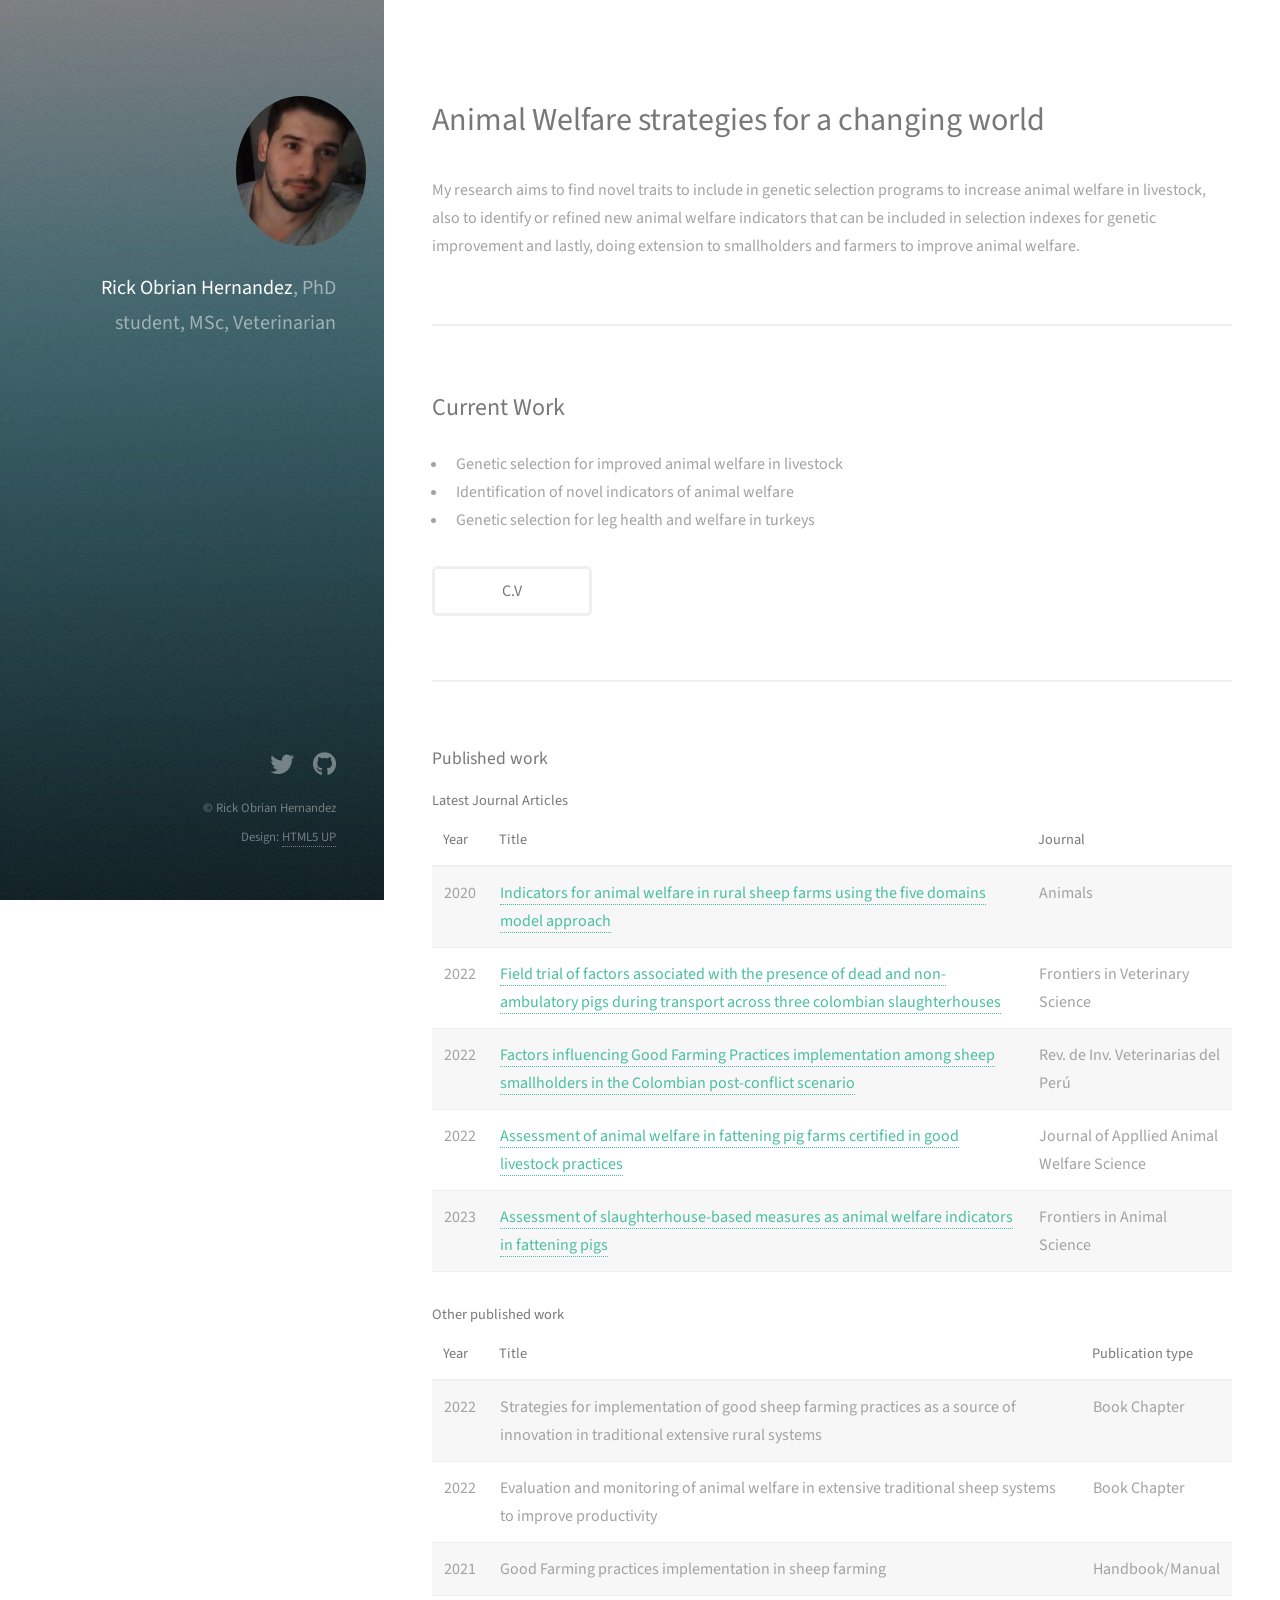
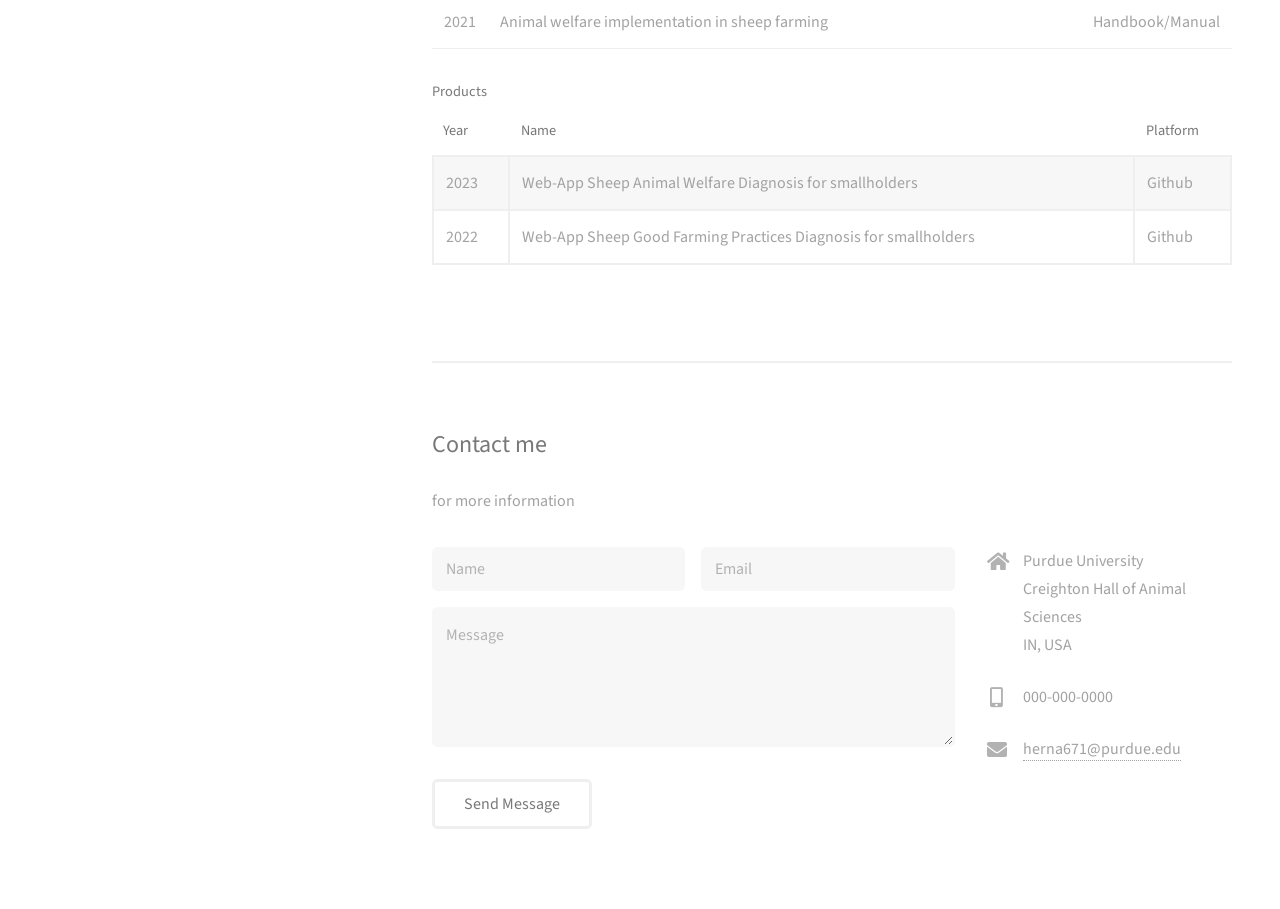
==== index.html @ ddd1bd6e "Update index.html" ====
<!DOCTYPE HTML>
<!--
	Strata by HTML5 UP
	html5up.net | @ajlkn
	Free for personal and commercial use under the CCA 3.0 license (html5up.net/license)
-->
<html>
	<head>
		<title>Rick's Bio</title>
		<meta charset="utf-8" />
		<meta name="viewport" content="width=device-width, initial-scale=1, user-scalable=no" />
		<link rel="stylesheet" href="assets/css/main.css" />
	</head>
	<body class="is-preload">

		<!-- Header -->
			<header id="header">
				<div class="inner">
					<a href="#" class="image avatar"><img src="images/profile.jpg" alt="" /></a>
					<h1><strong>Rick Obrian Hernandez</strong>, PhD student,<br />
					MSc, Veterinarian<br />
					</h1>
				</div>
			</header>

		<!-- Main -->
			<div id="main">

				<!-- One -->
					<section id="one">
						<header class="major">
							<h2>Animal Welfare strategies for a changing world<br />
							
						</header>
						<p>My research aims to find novel traits to include in genetic selection programs to increase animal welfare in livestock, also 
						   to identify or refined new animal welfare indicators that can be included in selection indexes for genetic improvement 
						   and lastly, doing extension to smallholders and farmers to improve animal welfare. </p>
						
					</section>

				<!-- Two -->
					<section id="two">
						<h2>Current Work</h2>
						<div>
							<ul>
								<li> Genetic selection for improved animal welfare in livestock</li>
								<li> Identification of novel indicators of animal welfare </li>
								<li> Genetic selection for leg health and welfare in turkeys</li>
							</ul>
						</div>
						
						<div class="row">
							<!-- 
							<article class="col-6 col-12-xsmall work-item">
								<a href="images/fulls/01.jpg" class="image fit thumb"><img src="images/thumbs/01.jpg" alt="" /></a>
								<h3>Heat stress resiliance of piglets during transportation</h3>
								<p>Lorem ipsum dolor sit amet nisl sed nullam feugiat.</p>
							</article>
							<article class="col-6 col-12-xsmall work-item">
								<a href="images/fulls/02.jpg" class="image fit thumb"><img src="images/thumbs/02.jpg" alt="" /></a>
								<h3>Microenvironment of trailer uring pig transportation</h3>
								<p>Lorem ipsum dolor sit amet nisl sed nullam feugiat.</p>
							</article>
							<article class="col-6 col-12-xsmall work-item">
								<a href="https://www.frontiersin.org/files/Articles/790570/fvets-09-790570-HTML-r1/image_m/fvets-09-790570-g001.jpg" class="image fit thumb"><img src="https://www.frontiersin.org/files/Articles/790570/fvets-09-790570-HTML-r1/image_m/fvets-09-790570-g001.jpg" alt="" /></a>
								<h3>Sow transportation of heat resiliant genetically selected pigs</h3>
								<p>Lorem ipsum dolor sit amet nisl sed nullam feugiat.</p>
							</article>
							<article class="col-6 col-12-xsmall work-item">
								<a href="images/fulls/04.jpg" class="image fit thumb"><img src="images/thumbs/04.jpg" alt="" /></a>
								<h3>Genetic selection for turkey leg welfare </h3>
								<p>Lorem ipsum dolor sit amet nisl sed nullam feugiat.</p>
							</article>
							-->
						</div>
						<ul class="actions">
							<li><a href="https://www.researchgate.net/profile/Rick-Hernandez-3" class="button" target="_blank">C.V</a></li>
						</ul>
					</section>

				<!-- Section published-->

				<section>
					<h4>Published work</h4>
					<h5>Latest Journal Articles</h5>
					<div class="table-wrapper">
						<table>
							<thead>
								<tr>
									<th>Year</th>
									<th>Title</th>
									<th>Journal</th>
								</tr>
							</thead>
							<tbody>
								<tr>
									<td>2020</td>
									<td><a href="https://www.mdpi.com/2076-2615/10/12/2273" target="_blank"> Indicators for animal welfare in rural sheep farms using the five domains model approach</a></td>
									<td>Animals</td>
								</tr>
								<tr>
									<td>2022</td>
									<td><a href="https://doi.org/10.3389/fvets.2022.790570" target="_blank"> Field trial of factors associated with the presence of dead and non-ambulatory pigs during transport across three colombian slaughterhouses</a></td>
									<td>Frontiers in Veterinary Science</td>
								</tr>
								<tr>
									<td>2022</td>
									<td><a href="http://dx.doi.org/10.15381/rivep.v33i6.22778" target="_blank"> Factors influencing Good Farming Practices implementation among sheep
										smallholders in the Colombian post-conflict scenario</a>
										</td>
									<td>Rev. de Inv. Veterinarias del Perú</td>
								</tr>
								<tr>
									<td>2022</td>
									<td><a href="https://doi.org/10.1080/10888705.2021.2021532" target="_blank"> Assessment of animal welfare in fattening pig farms certified in good livestock practices</a></td>
									<td>Journal of Appllied Animal Welfare Science</td>
								</tr>
								<tr>
									<td>2023</td>
									<td><a href="https://doi.org/10.3389/fanim.2023.1064933" target="_blank"> Assessment of slaughterhouse-based measures as animal welfare indicators in fattening pigs</a></td>
									<td>Frontiers in Animal Science</td>
								</tr>
							</tbody>
					
						</table>
					</div>
					<h5>Other published work</h5>
					<div class="table-wrapper">
						<table>
							<thead>
								<tr>
									<th>Year</th>
									<th>Title</th>
									<th>Publication type</th>
								</tr>
							</thead>
							<tbody>
								<tr>
									<td>2022</td>
									<td>Strategies for implementation of good sheep farming practices as a source of innovation in traditional extensive rural systems</td>
									<td>Book Chapter</td>
								</tr>
								<tr>
									<td>2022</td>
									<td>Evaluation and monitoring of animal welfare in extensive traditional sheep systems to improve productivity</td>
									<td>Book Chapter</td>
								</tr>
								<tr>
									<td>2021</td>
									<td>Good Farming practices implementation in sheep farming</td>
									<td>Handbook/Manual</td>
								</tr>
								<tr>
									<td>2021</td>
									<td>Animal welfare implementation in sheep farming</td>
									<td>Handbook/Manual</td>
								</tr>
							
							</tbody>
					
						</table>
					</div>

					<h5>Products</h5>
					<div class="table-wrapper">
						<table class="alt">
							<thead>
								<tr>
									<th>Year</th>
									<th>Name</th>
									<th>Platform</th>
								</tr>
							</thead>
							<tbody>
								<tr>
									<td>2023</td>
									<td>Web-App Sheep Animal Welfare Diagnosis for smallholders </td>
									<td>Github</td>
								</tr>
								<tr>
									<td>2022</td>
									<td>Web-App Sheep Good Farming Practices Diagnosis for smallholders</td>
									<td>Github</td>
								</tr>
										
							</tbody>
							
						</table>
					</div>
				</section>

				<!-- Three -->
					<section id="three">
						<h2>Contact me</h2>
						<p>for more information
						</p>
						<div class="row">
							<div class="col-8 col-12-small">
								<form method="post" action="#">
									<div class="row gtr-uniform gtr-50">
										<div class="col-6 col-12-xsmall"><input type="text" name="name" id="name" placeholder="Name" /></div>
										<div class="col-6 col-12-xsmall"><input type="email" name="email" id="email" placeholder="Email" /></div>
										<div class="col-12"><textarea name="message" id="message" placeholder="Message" rows="4"></textarea></div>
									</div>
								</form>
								<ul class="actions">
									<li><input type="submit" value="Send Message" /></li>
								</ul>
							</div>
							<div class="col-4 col-12-small">
								<ul class="labeled-icons">
									<li>
										<h3 class="icon solid fa-home"><span class="label">Address</span></h3>
										Purdue University <br />
										Creighton Hall of Animal Sciences<br />
										IN, USA
									</li>
									<li>
										<h3 class="icon solid fa-mobile-alt"><span class="label">Phone</span></h3>
										000-000-0000
									</li>
									<li>
										<h3 class="icon solid fa-envelope"><span class="label">Email</span></h3>
										<a href="#">herna671@purdue.edu</a>
									</li>
								</ul>
							</div>
						</div>
					</section>

		<!-- Footer -->
			<footer id="footer">
				<div class="inner">
					<ul class="icons">
						<li><a href="#" class="icon brands fa-twitter"><span class="label">Twitter</span></a></li>
						<li><a href="https://github.com/herna671" class="icon brands fa-github"><span class="label">Github</span></a></li>
						
					</ul>
					<ul class="copyright">
						<li>&copy; Rick Obrian Hernandez</li><li>Design: <a href="http://html5up.net">HTML5 UP</a></li>
					</ul>
				</div>
			</footer>

		<!-- Scripts -->
			<script src="assets/js/jquery.min.js"></script>
			<script src="assets/js/jquery.poptrox.min.js"></script>
			<script src="assets/js/browser.min.js"></script>
			<script src="assets/js/breakpoints.min.js"></script>
			<script src="assets/js/util.js"></script>
			<script src="assets/js/main.js"></script>

	</body>
</html>
---- assets/css/main.css ----
@import url("fontawesome-all.min.css");
@import url("https://fonts.googleapis.com/css?family=Source+Sans+Pro:400,400italic");

/*
	Strata by HTML5 UP
	html5up.net | @ajlkn
	Free for personal and commercial use under the CCA 3.0 license (html5up.net/license)
*/

html, body, div, span, applet, object,
iframe, h1, h2, h3, h4, h5, h6, p, blockquote,
pre, a, abbr, acronym, address, big, cite,
code, del, dfn, em, img, ins, kbd, q, s, samp,
small, strike, strong, sub, sup, tt, var, b,
u, i, center, dl, dt, dd, ol, ul, li, fieldset,
form, label, legend, table, caption, tbody,
tfoot, thead, tr, th, td, article, aside,
canvas, details, embed, figure, figcaption,
footer, header, hgroup, menu, nav, output, ruby,
section, summary, time, mark, audio, video {
	margin: 0;
	padding: 0;
	border: 0;
	font-size: 100%;
	font: inherit;
	vertical-align: baseline;}

article, aside, details, figcaption, figure,
footer, header, hgroup, menu, nav, section {
	display: block;}

body {
	line-height: 1;
}

ol, ul {
	list-style: none;
}

blockquote, q {
	quotes: none;
}

	blockquote:before, blockquote:after, q:before, q:after {
		content: '';
		content: none;
	}

table {
	border-collapse: collapse;
	border-spacing: 0;
}

body {
	-webkit-text-size-adjust: none;
}

mark {
	background-color: transparent;
	color: inherit;
}

input::-moz-focus-inner {
	border: 0;
	padding: 0;
}

input, select, textarea {
	-moz-appearance: none;
	-webkit-appearance: none;
	-ms-appearance: none;
	appearance: none;
}

/* Basic */

	html {
		box-sizing: border-box;
	}

	*, *:before, *:after {
		box-sizing: inherit;
	}

	body {
		background: #fff;
	}

		body.is-preload *, body.is-preload *:before, body.is-preload *:after {
			-moz-animation: none !important;
			-webkit-animation: none !important;
			-ms-animation: none !important;
			animation: none !important;
			-moz-transition: none !important;
			-webkit-transition: none !important;
			-ms-transition: none !important;
			transition: none !important;
		}

	body, input, select, textarea {
		color: #a2a2a2;
		font-family: "Source Sans Pro", Helvetica, sans-serif;
		font-size: 16pt;
		font-weight: 400;
		line-height: 1.75em;
	}

	a {
		-moz-transition: color 0.2s ease-in-out, border-color 0.2s ease-in-out;
		-webkit-transition: color 0.2s ease-in-out, border-color 0.2s ease-in-out;
		-ms-transition: color 0.2s ease-in-out, border-color 0.2s ease-in-out;
		transition: color 0.2s ease-in-out, border-color 0.2s ease-in-out;
		border-bottom: dotted 1px;
		color: #49bf9d;
		text-decoration: none;
	}

		a:hover {
			border-bottom-color: transparent;
			color: #49bf9d !important;
			text-decoration: none;
		}

	strong, b {
		color: #787878;
		font-weight: 400;
	}

	em, i {
		font-style: italic;
	}

	p {
		margin: 0 0 2em 0;
	}

	h1, h2, h3, h4, h5, h6 {
		color: #787878;
		font-weight: 400;
		line-height: 1em;
		margin: 0 0 1em 0;
	}

		h1 a, h2 a, h3 a, h4 a, h5 a, h6 a {
			color: inherit;
			text-decoration: none;
		}

	h1 {
		font-size: 2em;
		line-height: 1.5em;
	}

	h2 {
		font-size: 1.5em;
		line-height: 1.5em;
	}

	h3 {
		font-size: 1.25em;
		line-height: 1.5em;
	}

	h4 {
		font-size: 1.1em;
		line-height: 1.5em;
	}

	h5 {
		font-size: 0.9em;
		line-height: 1.5em;
	}

	h6 {
		font-size: 0.7em;
		line-height: 1.5em;
	}

	sub {
		font-size: 0.8em;
		position: relative;
		top: 0.5em;
	}

	sup {
		font-size: 0.8em;
		position: relative;
		top: -0.5em;
	}

	hr {
		border: 0;
		border-bottom: solid 2px #efefef;
		margin: 2em 0;
	}

		hr.major {
			margin: 3em 0;
		}

	blockquote {
		border-left: solid 6px #efefef;
		font-style: italic;
		margin: 0 0 2em 0;
		padding: 0.5em 0 0.5em 1.5em;
	}

	code {
		background: #f7f7f7;
		border-radius: 0.35em;
		border: solid 2px #efefef;
		font-family: "Courier New", monospace;
		font-size: 0.9em;
		margin: 0 0.25em;
		padding: 0.25em 0.65em;
	}

	pre {
		-webkit-overflow-scrolling: touch;
		font-family: "Courier New", monospace;
		font-size: 0.9em;
		margin: 0 0 2em 0;
	}

		pre code {
			display: block;
			line-height: 1.75em;
			padding: 1em 1.5em;
			overflow-x: auto;
		}

	.align-left {
		text-align: left;
	}

	.align-center {
		text-align: center;
	}

	.align-right {
		text-align: right;
	}

/* Container */

	.container {
		margin: 0 auto;
		max-width: calc(100% - 4em);
		width: 100%;
	}

		.container.xsmall {
			width: 25%;
		}

		.container.small {
			width: 50%;
		}

		.container.medium {
			width: 75%;
		}

		.container.large {
			width: 125%;
		}

		.container.xlarge {
			width: 150%;
		}

		.container.max {
			width: 100%;
		}

		@media screen and (max-width: 980px) {

			.container {
				width: 100% !important;
				max-width: 100% !important;
			}

		}

		@media screen and (max-width: 480px) {

			.container {
				max-width: calc(100% - 3em);
			}

		}

/* Row */

	.row {
		display: flex;
		flex-wrap: wrap;
		box-sizing: border-box;
		align-items: stretch;
	}

		.row > * {
			box-sizing: border-box;
		}

		.row.gtr-uniform > * > :last-child {
			margin-bottom: 0;
		}

		.row.aln-left {
			justify-content: flex-start;
		}

		.row.aln-center {
			justify-content: center;
		}

		.row.aln-right {
			justify-content: flex-end;
		}

		.row.aln-top {
			align-items: flex-start;
		}

		.row.aln-middle {
			align-items: center;
		}

		.row.aln-bottom {
			align-items: flex-end;
		}

		.row > .imp {
			order: -1;
		}

		.row > .col-1 {
			width: 8.33333%;
		}

		.row > .off-1 {
			margin-left: 8.33333%;
		}

		.row > .col-2 {
			width: 16.66667%;
		}

		.row > .off-2 {
			margin-left: 16.66667%;
		}

		.row > .col-3 {
			width: 25%;
		}

		.row > .off-3 {
			margin-left: 25%;
		}

		.row > .col-4 {
			width: 33.33333%;
		}

		.row > .off-4 {
			margin-left: 33.33333%;
		}

		.row > .col-5 {
			width: 41.66667%;
		}

		.row > .off-5 {
			margin-left: 41.66667%;
		}

		.row > .col-6 {
			width: 50%;
		}

		.row > .off-6 {
			margin-left: 50%;
		}

		.row > .col-7 {
			width: 58.33333%;
		}

		.row > .off-7 {
			margin-left: 58.33333%;
		}

		.row > .col-8 {
			width: 66.66667%;
		}

		.row > .off-8 {
			margin-left: 66.66667%;
		}

		.row > .col-9 {
			width: 75%;
		}

		.row > .off-9 {
			margin-left: 75%;
		}

		.row > .col-10 {
			width: 83.33333%;
		}

		.row > .off-10 {
			margin-left: 83.33333%;
		}

		.row > .col-11 {
			width: 91.66667%;
		}

		.row > .off-11 {
			margin-left: 91.66667%;
		}

		.row > .col-12 {
			width: 100%;
		}

		.row > .off-12 {
			margin-left: 100%;
		}

		.row.gtr-0 {
			margin-top: 0;
			margin-left: 0em;
		}

			.row.gtr-0 > * {
				padding: 0 0 0 0em;
			}

			.row.gtr-0.gtr-uniform {
				margin-top: 0em;
			}

				.row.gtr-0.gtr-uniform > * {
					padding-top: 0em;
				}

		.row.gtr-25 {
			margin-top: 0;
			margin-left: -0.625em;
		}

			.row.gtr-25 > * {
				padding: 0 0 0 0.625em;
			}

			.row.gtr-25.gtr-uniform {
				margin-top: -0.625em;
			}

				.row.gtr-25.gtr-uniform > * {
					padding-top: 0.625em;
				}

		.row.gtr-50 {
			margin-top: 0;
			margin-left: -1.25em;
		}

			.row.gtr-50 > * {
				padding: 0 0 0 1.25em;
			}

			.row.gtr-50.gtr-uniform {
				margin-top: -1.25em;
			}

				.row.gtr-50.gtr-uniform > * {
					padding-top: 1.25em;
				}

		.row {
			margin-top: 0;
			margin-left: -2.5em;
		}

			.row > * {
				padding: 0 0 0 2.5em;
			}

			.row.gtr-uniform {
				margin-top: -2.5em;
			}

				.row.gtr-uniform > * {
					padding-top: 2.5em;
				}

		.row.gtr-150 {
			margin-top: 0;
			margin-left: -3.75em;
		}

			.row.gtr-150 > * {
				padding: 0 0 0 3.75em;
			}

			.row.gtr-150.gtr-uniform {
				margin-top: -3.75em;
			}

				.row.gtr-150.gtr-uniform > * {
					padding-top: 3.75em;
				}

		.row.gtr-200 {
			margin-top: 0;
			margin-left: -5em;
		}

			.row.gtr-200 > * {
				padding: 0 0 0 5em;
			}

			.row.gtr-200.gtr-uniform {
				margin-top: -5em;
			}

				.row.gtr-200.gtr-uniform > * {
					padding-top: 5em;
				}

		@media screen and (max-width: 1800px) {

			.row {
				display: flex;
				flex-wrap: wrap;
				box-sizing: border-box;
				align-items: stretch;
			}

				.row > * {
					box-sizing: border-box;
				}

				.row.gtr-uniform > * > :last-child {
					margin-bottom: 0;
				}

				.row.aln-left {
					justify-content: flex-start;
				}

				.row.aln-center {
					justify-content: center;
				}

				.row.aln-right {
					justify-content: flex-end;
				}

				.row.aln-top {
					align-items: flex-start;
				}

				.row.aln-middle {
					align-items: center;
				}

				.row.aln-bottom {
					align-items: flex-end;
				}

				.row > .imp-xlarge {
					order: -1;
				}

				.row > .col-1-xlarge {
					width: 8.33333%;
				}

				.row > .off-1-xlarge {
					margin-left: 8.33333%;
				}

				.row > .col-2-xlarge {
					width: 16.66667%;
				}

				.row > .off-2-xlarge {
					margin-left: 16.66667%;
				}

				.row > .col-3-xlarge {
					width: 25%;
				}

				.row > .off-3-xlarge {
					margin-left: 25%;
				}

				.row > .col-4-xlarge {
					width: 33.33333%;
				}

				.row > .off-4-xlarge {
					margin-left: 33.33333%;
				}

				.row > .col-5-xlarge {
					width: 41.66667%;
				}

				.row > .off-5-xlarge {
					margin-left: 41.66667%;
				}

				.row > .col-6-xlarge {
					width: 50%;
				}

				.row > .off-6-xlarge {
					margin-left: 50%;
				}

				.row > .col-7-xlarge {
					width: 58.33333%;
				}

				.row > .off-7-xlarge {
					margin-left: 58.33333%;
				}

				.row > .col-8-xlarge {
					width: 66.66667%;
				}

				.row > .off-8-xlarge {
					margin-left: 66.66667%;
				}

				.row > .col-9-xlarge {
					width: 75%;
				}

				.row > .off-9-xlarge {
					margin-left: 75%;
				}

				.row > .col-10-xlarge {
					width: 83.33333%;
				}

				.row > .off-10-xlarge {
					margin-left: 83.33333%;
				}

				.row > .col-11-xlarge {
					width: 91.66667%;
				}

				.row > .off-11-xlarge {
					margin-left: 91.66667%;
				}

				.row > .col-12-xlarge {
					width: 100%;
				}

				.row > .off-12-xlarge {
					margin-left: 100%;
				}

				.row.gtr-0 {
					margin-top: 0;
					margin-left: 0em;
				}

					.row.gtr-0 > * {
						padding: 0 0 0 0em;
					}

					.row.gtr-0.gtr-uniform {
						margin-top: 0em;
					}

						.row.gtr-0.gtr-uniform > * {
							padding-top: 0em;
						}

				.row.gtr-25 {
					margin-top: 0;
					margin-left: -0.625em;
				}

					.row.gtr-25 > * {
						padding: 0 0 0 0.625em;
					}

					.row.gtr-25.gtr-uniform {
						margin-top: -0.625em;
					}

						.row.gtr-25.gtr-uniform > * {
							padding-top: 0.625em;
						}

				.row.gtr-50 {
					margin-top: 0;
					margin-left: -1.25em;
				}

					.row.gtr-50 > * {
						padding: 0 0 0 1.25em;
					}

					.row.gtr-50.gtr-uniform {
						margin-top: -1.25em;
					}

						.row.gtr-50.gtr-uniform > * {
							padding-top: 1.25em;
						}

				.row {
					margin-top: 0;
					margin-left: -2.5em;
				}

					.row > * {
						padding: 0 0 0 2.5em;
					}

					.row.gtr-uniform {
						margin-top: -2.5em;
					}

						.row.gtr-uniform > * {
							padding-top: 2.5em;
						}

				.row.gtr-150 {
					margin-top: 0;
					margin-left: -3.75em;
				}

					.row.gtr-150 > * {
						padding: 0 0 0 3.75em;
					}

					.row.gtr-150.gtr-uniform {
						margin-top: -3.75em;
					}

						.row.gtr-150.gtr-uniform > * {
							padding-top: 3.75em;
						}

				.row.gtr-200 {
					margin-top: 0;
					margin-left: -5em;
				}

					.row.gtr-200 > * {
						padding: 0 0 0 5em;
					}

					.row.gtr-200.gtr-uniform {
						margin-top: -5em;
					}

						.row.gtr-200.gtr-uniform > * {
							padding-top: 5em;
						}

		}

		@media screen and (max-width: 1280px) {

			.row {
				display: flex;
				flex-wrap: wrap;
				box-sizing: border-box;
				align-items: stretch;
			}

				.row > * {
					box-sizing: border-box;
				}

				.row.gtr-uniform > * > :last-child {
					margin-bottom: 0;
				}

				.row.aln-left {
					justify-content: flex-start;
				}

				.row.aln-center {
					justify-content: center;
				}

				.row.aln-right {
					justify-content: flex-end;
				}

				.row.aln-top {
					align-items: flex-start;
				}

				.row.aln-middle {
					align-items: center;
				}

				.row.aln-bottom {
					align-items: flex-end;
				}

				.row > .imp-large {
					order: -1;
				}

				.row > .col-1-large {
					width: 8.33333%;
				}

				.row > .off-1-large {
					margin-left: 8.33333%;
				}

				.row > .col-2-large {
					width: 16.66667%;
				}

				.row > .off-2-large {
					margin-left: 16.66667%;
				}

				.row > .col-3-large {
					width: 25%;
				}

				.row > .off-3-large {
					margin-left: 25%;
				}

				.row > .col-4-large {
					width: 33.33333%;
				}

				.row > .off-4-large {
					margin-left: 33.33333%;
				}

				.row > .col-5-large {
					width: 41.66667%;
				}

				.row > .off-5-large {
					margin-left: 41.66667%;
				}

				.row > .col-6-large {
					width: 50%;
				}

				.row > .off-6-large {
					margin-left: 50%;
				}

				.row > .col-7-large {
					width: 58.33333%;
				}

				.row > .off-7-large {
					margin-left: 58.33333%;
				}

				.row > .col-8-large {
					width: 66.66667%;
				}

				.row > .off-8-large {
					margin-left: 66.66667%;
				}

				.row > .col-9-large {
					width: 75%;
				}

				.row > .off-9-large {
					margin-left: 75%;
				}

				.row > .col-10-large {
					width: 83.33333%;
				}

				.row > .off-10-large {
					margin-left: 83.33333%;
				}

				.row > .col-11-large {
					width: 91.66667%;
				}

				.row > .off-11-large {
					margin-left: 91.66667%;
				}

				.row > .col-12-large {
					width: 100%;
				}

				.row > .off-12-large {
					margin-left: 100%;
				}

				.row.gtr-0 {
					margin-top: 0;
					margin-left: 0em;
				}

					.row.gtr-0 > * {
						padding: 0 0 0 0em;
					}

					.row.gtr-0.gtr-uniform {
						margin-top: 0em;
					}

						.row.gtr-0.gtr-uniform > * {
							padding-top: 0em;
						}

				.row.gtr-25 {
					margin-top: 0;
					margin-left: -0.5em;
				}

					.row.gtr-25 > * {
						padding: 0 0 0 0.5em;
					}

					.row.gtr-25.gtr-uniform {
						margin-top: -0.5em;
					}

						.row.gtr-25.gtr-uniform > * {
							padding-top: 0.5em;
						}

				.row.gtr-50 {
					margin-top: 0;
					margin-left: -1em;
				}

					.row.gtr-50 > * {
						padding: 0 0 0 1em;
					}

					.row.gtr-50.gtr-uniform {
						margin-top: -1em;
					}

						.row.gtr-50.gtr-uniform > * {
							padding-top: 1em;
						}

				.row {
					margin-top: 0;
					margin-left: -2em;
				}

					.row > * {
						padding: 0 0 0 2em;
					}

					.row.gtr-uniform {
						margin-top: -2em;
					}

						.row.gtr-uniform > * {
							padding-top: 2em;
						}

				.row.gtr-150 {
					margin-top: 0;
					margin-left: -3em;
				}

					.row.gtr-150 > * {
						padding: 0 0 0 3em;
					}

					.row.gtr-150.gtr-uniform {
						margin-top: -3em;
					}

						.row.gtr-150.gtr-uniform > * {
							padding-top: 3em;
						}

				.row.gtr-200 {
					margin-top: 0;
					margin-left: -4em;
				}

					.row.gtr-200 > * {
						padding: 0 0 0 4em;
					}

					.row.gtr-200.gtr-uniform {
						margin-top: -4em;
					}

						.row.gtr-200.gtr-uniform > * {
							padding-top: 4em;
						}

		}

		@media screen and (max-width: 980px) {

			.row {
				display: flex;
				flex-wrap: wrap;
				box-sizing: border-box;
				align-items: stretch;
			}

				.row > * {
					box-sizing: border-box;
				}

				.row.gtr-uniform > * > :last-child {
					margin-bottom: 0;
				}

				.row.aln-left {
					justify-content: flex-start;
				}

				.row.aln-center {
					justify-content: center;
				}

				.row.aln-right {
					justify-content: flex-end;
				}

				.row.aln-top {
					align-items: flex-start;
				}

				.row.aln-middle {
					align-items: center;
				}

				.row.aln-bottom {
					align-items: flex-end;
				}

				.row > .imp-medium {
					order: -1;
				}

				.row > .col-1-medium {
					width: 8.33333%;
				}

				.row > .off-1-medium {
					margin-left: 8.33333%;
				}

				.row > .col-2-medium {
					width: 16.66667%;
				}

				.row > .off-2-medium {
					margin-left: 16.66667%;
				}

				.row > .col-3-medium {
					width: 25%;
				}

				.row > .off-3-medium {
					margin-left: 25%;
				}

				.row > .col-4-medium {
					width: 33.33333%;
				}

				.row > .off-4-medium {
					margin-left: 33.33333%;
				}

				.row > .col-5-medium {
					width: 41.66667%;
				}

				.row > .off-5-medium {
					margin-left: 41.66667%;
				}

				.row > .col-6-medium {
					width: 50%;
				}

				.row > .off-6-medium {
					margin-left: 50%;
				}

				.row > .col-7-medium {
					width: 58.33333%;
				}

				.row > .off-7-medium {
					margin-left: 58.33333%;
				}

				.row > .col-8-medium {
					width: 66.66667%;
				}

				.row > .off-8-medium {
					margin-left: 66.66667%;
				}

				.row > .col-9-medium {
					width: 75%;
				}

				.row > .off-9-medium {
					margin-left: 75%;
				}

				.row > .col-10-medium {
					width: 83.33333%;
				}

				.row > .off-10-medium {
					margin-left: 83.33333%;
				}

				.row > .col-11-medium {
					width: 91.66667%;
				}

				.row > .off-11-medium {
					margin-left: 91.66667%;
				}

				.row > .col-12-medium {
					width: 100%;
				}

				.row > .off-12-medium {
					margin-left: 100%;
				}

				.row.gtr-0 {
					margin-top: 0;
					margin-left: 0em;
				}

					.row.gtr-0 > * {
						padding: 0 0 0 0em;
					}

					.row.gtr-0.gtr-uniform {
						margin-top: 0em;
					}

						.row.gtr-0.gtr-uniform > * {
							padding-top: 0em;
						}

				.row.gtr-25 {
					margin-top: 0;
					margin-left: -0.5em;
				}

					.row.gtr-25 > * {
						padding: 0 0 0 0.5em;
					}

					.row.gtr-25.gtr-uniform {
						margin-top: -0.5em;
					}

						.row.gtr-25.gtr-uniform > * {
							padding-top: 0.5em;
						}

				.row.gtr-50 {
					margin-top: 0;
					margin-left: -1em;
				}

					.row.gtr-50 > * {
						padding: 0 0 0 1em;
					}

					.row.gtr-50.gtr-uniform {
						margin-top: -1em;
					}

						.row.gtr-50.gtr-uniform > * {
							padding-top: 1em;
						}

				.row {
					margin-top: 0;
					margin-left: -2em;
				}

					.row > * {
						padding: 0 0 0 2em;
					}

					.row.gtr-uniform {
						margin-top: -2em;
					}

						.row.gtr-uniform > * {
							padding-top: 2em;
						}

				.row.gtr-150 {
					margin-top: 0;
					margin-left: -3em;
				}

					.row.gtr-150 > * {
						padding: 0 0 0 3em;
					}

					.row.gtr-150.gtr-uniform {
						margin-top: -3em;
					}

						.row.gtr-150.gtr-uniform > * {
							padding-top: 3em;
						}

				.row.gtr-200 {
					margin-top: 0;
					margin-left: -4em;
				}

					.row.gtr-200 > * {
						padding: 0 0 0 4em;
					}

					.row.gtr-200.gtr-uniform {
						margin-top: -4em;
					}

						.row.gtr-200.gtr-uniform > * {
							padding-top: 4em;
						}

		}

		@media screen and (max-width: 736px) {

			.row {
				display: flex;
				flex-wrap: wrap;
				box-sizing: border-box;
				align-items: stretch;
			}

				.row > * {
					box-sizing: border-box;
				}

				.row.gtr-uniform > * > :last-child {
					margin-bottom: 0;
				}

				.row.aln-left {
					justify-content: flex-start;
				}

				.row.aln-center {
					justify-content: center;
				}

				.row.aln-right {
					justify-content: flex-end;
				}

				.row.aln-top {
					align-items: flex-start;
				}

				.row.aln-middle {
					align-items: center;
				}

				.row.aln-bottom {
					align-items: flex-end;
				}

				.row > .imp-small {
					order: -1;
				}

				.row > .col-1-small {
					width: 8.33333%;
				}

				.row > .off-1-small {
					margin-left: 8.33333%;
				}

				.row > .col-2-small {
					width: 16.66667%;
				}

				.row > .off-2-small {
					margin-left: 16.66667%;
				}

				.row > .col-3-small {
					width: 25%;
				}

				.row > .off-3-small {
					margin-left: 25%;
				}

				.row > .col-4-small {
					width: 33.33333%;
				}

				.row > .off-4-small {
					margin-left: 33.33333%;
				}

				.row > .col-5-small {
					width: 41.66667%;
				}

				.row > .off-5-small {
					margin-left: 41.66667%;
				}

				.row > .col-6-small {
					width: 50%;
				}

				.row > .off-6-small {
					margin-left: 50%;
				}

				.row > .col-7-small {
					width: 58.33333%;
				}

				.row > .off-7-small {
					margin-left: 58.33333%;
				}

				.row > .col-8-small {
					width: 66.66667%;
				}

				.row > .off-8-small {
					margin-left: 66.66667%;
				}

				.row > .col-9-small {
					width: 75%;
				}

				.row > .off-9-small {
					margin-left: 75%;
				}

				.row > .col-10-small {
					width: 83.33333%;
				}

				.row > .off-10-small {
					margin-left: 83.33333%;
				}

				.row > .col-11-small {
					width: 91.66667%;
				}

				.row > .off-11-small {
					margin-left: 91.66667%;
				}

				.row > .col-12-small {
					width: 100%;
				}

				.row > .off-12-small {
					margin-left: 100%;
				}

				.row.gtr-0 {
					margin-top: 0;
					margin-left: 0em;
				}

					.row.gtr-0 > * {
						padding: 0 0 0 0em;
					}

					.row.gtr-0.gtr-uniform {
						margin-top: 0em;
					}

						.row.gtr-0.gtr-uniform > * {
							padding-top: 0em;
						}

				.row.gtr-25 {
					margin-top: 0;
					margin-left: -0.375em;
				}

					.row.gtr-25 > * {
						padding: 0 0 0 0.375em;
					}

					.row.gtr-25.gtr-uniform {
						margin-top: -0.375em;
					}

						.row.gtr-25.gtr-uniform > * {
							padding-top: 0.375em;
						}

				.row.gtr-50 {
					margin-top: 0;
					margin-left: -0.75em;
				}

					.row.gtr-50 > * {
						padding: 0 0 0 0.75em;
					}

					.row.gtr-50.gtr-uniform {
						margin-top: -0.75em;
					}

						.row.gtr-50.gtr-uniform > * {
							padding-top: 0.75em;
						}

				.row {
					margin-top: 0;
					margin-left: -1.5em;
				}

					.row > * {
						padding: 0 0 0 1.5em;
					}

					.row.gtr-uniform {
						margin-top: -1.5em;
					}

						.row.gtr-uniform > * {
							padding-top: 1.5em;
						}

				.row.gtr-150 {
					margin-top: 0;
					margin-left: -2.25em;
				}

					.row.gtr-150 > * {
						padding: 0 0 0 2.25em;
					}

					.row.gtr-150.gtr-uniform {
						margin-top: -2.25em;
					}

						.row.gtr-150.gtr-uniform > * {
							padding-top: 2.25em;
						}

				.row.gtr-200 {
					margin-top: 0;
					margin-left: -3em;
				}

					.row.gtr-200 > * {
						padding: 0 0 0 3em;
					}

					.row.gtr-200.gtr-uniform {
						margin-top: -3em;
					}

						.row.gtr-200.gtr-uniform > * {
							padding-top: 3em;
						}

		}

		@media screen and (max-width: 480px) {

			.row {
				display: flex;
				flex-wrap: wrap;
				box-sizing: border-box;
				align-items: stretch;
			}

				.row > * {
					box-sizing: border-box;
				}

				.row.gtr-uniform > * > :last-child {
					margin-bottom: 0;
				}

				.row.aln-left {
					justify-content: flex-start;
				}

				.row.aln-center {
					justify-content: center;
				}

				.row.aln-right {
					justify-content: flex-end;
				}

				.row.aln-top {
					align-items: flex-start;
				}

				.row.aln-middle {
					align-items: center;
				}

				.row.aln-bottom {
					align-items: flex-end;
				}

				.row > .imp-xsmall {
					order: -1;
				}

				.row > .col-1-xsmall {
					width: 8.33333%;
				}

				.row > .off-1-xsmall {
					margin-left: 8.33333%;
				}

				.row > .col-2-xsmall {
					width: 16.66667%;
				}

				.row > .off-2-xsmall {
					margin-left: 16.66667%;
				}

				.row > .col-3-xsmall {
					width: 25%;
				}

				.row > .off-3-xsmall {
					margin-left: 25%;
				}

				.row > .col-4-xsmall {
					width: 33.33333%;
				}

				.row > .off-4-xsmall {
					margin-left: 33.33333%;
				}

				.row > .col-5-xsmall {
					width: 41.66667%;
				}

				.row > .off-5-xsmall {
					margin-left: 41.66667%;
				}

				.row > .col-6-xsmall {
					width: 50%;
				}

				.row > .off-6-xsmall {
					margin-left: 50%;
				}

				.row > .col-7-xsmall {
					width: 58.33333%;
				}

				.row > .off-7-xsmall {
					margin-left: 58.33333%;
				}

				.row > .col-8-xsmall {
					width: 66.66667%;
				}

				.row > .off-8-xsmall {
					margin-left: 66.66667%;
				}

				.row > .col-9-xsmall {
					width: 75%;
				}

				.row > .off-9-xsmall {
					margin-left: 75%;
				}

				.row > .col-10-xsmall {
					width: 83.33333%;
				}

				.row > .off-10-xsmall {
					margin-left: 83.33333%;
				}

				.row > .col-11-xsmall {
					width: 91.66667%;
				}

				.row > .off-11-xsmall {
					margin-left: 91.66667%;
				}

				.row > .col-12-xsmall {
					width: 100%;
				}

				.row > .off-12-xsmall {
					margin-left: 100%;
				}

				.row.gtr-0 {
					margin-top: 0;
					margin-left: 0em;
				}

					.row.gtr-0 > * {
						padding: 0 0 0 0em;
					}

					.row.gtr-0.gtr-uniform {
						margin-top: 0em;
					}

						.row.gtr-0.gtr-uniform > * {
							padding-top: 0em;
						}

				.row.gtr-25 {
					margin-top: 0;
					margin-left: -0.375em;
				}

					.row.gtr-25 > * {
						padding: 0 0 0 0.375em;
					}

					.row.gtr-25.gtr-uniform {
						margin-top: -0.375em;
					}

						.row.gtr-25.gtr-uniform > * {
							padding-top: 0.375em;
						}

				.row.gtr-50 {
					margin-top: 0;
					margin-left: -0.75em;
				}

					.row.gtr-50 > * {
						padding: 0 0 0 0.75em;
					}

					.row.gtr-50.gtr-uniform {
						margin-top: -0.75em;
					}

						.row.gtr-50.gtr-uniform > * {
							padding-top: 0.75em;
						}

				.row {
					margin-top: 0;
					margin-left: -1.5em;
				}

					.row > * {
						padding: 0 0 0 1.5em;
					}

					.row.gtr-uniform {
						margin-top: -1.5em;
					}

						.row.gtr-uniform > * {
							padding-top: 1.5em;
						}

				.row.gtr-150 {
					margin-top: 0;
					margin-left: -2.25em;
				}

					.row.gtr-150 > * {
						padding: 0 0 0 2.25em;
					}

					.row.gtr-150.gtr-uniform {
						margin-top: -2.25em;
					}

						.row.gtr-150.gtr-uniform > * {
							padding-top: 2.25em;
						}

				.row.gtr-200 {
					margin-top: 0;
					margin-left: -3em;
				}

					.row.gtr-200 > * {
						padding: 0 0 0 3em;
					}

					.row.gtr-200.gtr-uniform {
						margin-top: -3em;
					}

						.row.gtr-200.gtr-uniform > * {
							padding-top: 3em;
						}

		}

/* Section/Article */

	section.special, article.special {
		text-align: center;
	}

	header p {
		color: #b2b2b2;
		position: relative;
		margin: 0 0 1.5em 0;
	}

	header h2 + p {
		font-size: 1.25em;
		margin-top: -1em;
		line-height: 1.5em;
	}

	header h3 + p {
		font-size: 1.1em;
		margin-top: -0.8em;
		line-height: 1.5em;
	}

	header h4 + p,
	header h5 + p,
	header h6 + p {
		font-size: 0.9em;
		margin-top: -0.6em;
		line-height: 1.5em;
	}

	header.major h2 {
		font-size: 2em;
	}

/* Form */

	form {
		margin: 0 0 2em 0;
	}

	label {
		color: #787878;
		display: block;
		font-size: 0.9em;
		font-weight: 400;
		margin: 0 0 1em 0;
	}

	input[type="text"],
	input[type="password"],
	input[type="email"],
	select,
	textarea {
		-moz-appearance: none;
		-webkit-appearance: none;
		-ms-appearance: none;
		appearance: none;
		background: #f7f7f7;
		border-radius: 0.35em;
		border: solid 2px transparent;
		color: inherit;
		display: block;
		outline: 0;
		padding: 0 0.75em;
		text-decoration: none;
		width: 100%;
	}

		input[type="text"]:invalid,
		input[type="password"]:invalid,
		input[type="email"]:invalid,
		select:invalid,
		textarea:invalid {
			box-shadow: none;
		}

		input[type="text"]:focus,
		input[type="password"]:focus,
		input[type="email"]:focus,
		select:focus,
		textarea:focus {
			border-color: #49bf9d;
		}

	select {
		background-image: url("data:image/svg+xml;charset=utf8,%3Csvg xmlns='http://www.w3.org/2000/svg' width='40' height='40' preserveAspectRatio='none' viewBox='0 0 40 40'%3E%3Cpath d='M9.4,12.3l10.4,10.4l10.4-10.4c0.2-0.2,0.5-0.4,0.9-0.4c0.3,0,0.6,0.1,0.9,0.4l3.3,3.3c0.2,0.2,0.4,0.5,0.4,0.9 c0,0.4-0.1,0.6-0.4,0.9L20.7,31.9c-0.2,0.2-0.5,0.4-0.9,0.4c-0.3,0-0.6-0.1-0.9-0.4L4.3,17.3c-0.2-0.2-0.4-0.5-0.4-0.9 c0-0.4,0.1-0.6,0.4-0.9l3.3-3.3c0.2-0.2,0.5-0.4,0.9-0.4S9.1,12.1,9.4,12.3z' fill='%23dfdfdf' /%3E%3C/svg%3E");
		background-size: 1.25rem;
		background-repeat: no-repeat;
		background-position: calc(100% - 1rem) center;
		height: 2.75em;
		padding-right: 2.75em;
		text-overflow: ellipsis;
	}

		select option {
			color: #787878;
			background: #fff;
		}

		select:focus::-ms-value {
			background-color: transparent;
		}

		select::-ms-expand {
			display: none;
		}

	input[type="text"],
	input[type="password"],
	input[type="email"],
	select {
		height: 2.75em;
	}

	textarea {
		padding: 0.75em;
	}

	input[type="checkbox"],
	input[type="radio"] {
		-moz-appearance: none;
		-webkit-appearance: none;
		-ms-appearance: none;
		appearance: none;
		display: block;
		float: left;
		margin-right: -2em;
		opacity: 0;
		width: 1em;
		z-index: -1;
	}

		input[type="checkbox"] + label,
		input[type="radio"] + label {
			text-decoration: none;
			color: #a2a2a2;
			cursor: pointer;
			display: inline-block;
			font-size: 1em;
			font-weight: 400;
			padding-left: 2.4em;
			padding-right: 0.75em;
			position: relative;
		}

			input[type="checkbox"] + label:before,
			input[type="radio"] + label:before {
				-moz-osx-font-smoothing: grayscale;
				-webkit-font-smoothing: antialiased;
				display: inline-block;
				font-style: normal;
				font-variant: normal;
				text-rendering: auto;
				line-height: 1;
				text-transform: none !important;
				font-family: 'Font Awesome 5 Free';
				font-weight: 900;
			}

			input[type="checkbox"] + label:before,
			input[type="radio"] + label:before {
				background: #f7f7f7;
				border-radius: 0.35em;
				border: solid 2px transparent;
				content: '';
				display: inline-block;
				font-size: 0.8em;
				height: 2.0625em;
				left: 0;
				line-height: 1.85625em;
				position: absolute;
				text-align: center;
				top: 0;
				width: 2.0625em;
			}

		input[type="checkbox"]:checked + label:before,
		input[type="radio"]:checked + label:before {
			background: #787878;
			border-color: #787878;
			color: #fff;
			content: '\f00c';
		}

		input[type="checkbox"]:focus + label:before,
		input[type="radio"]:focus + label:before {
			border-color: #49bf9d;
		}

	input[type="checkbox"] + label:before {
		border-radius: 0.35em;
	}

	input[type="radio"] + label:before {
		border-radius: 100%;
	}

	::-webkit-input-placeholder {
		color: #b2b2b2 !important;
		opacity: 1.0;
	}

	:-moz-placeholder {
		color: #b2b2b2 !important;
		opacity: 1.0;
	}

	::-moz-placeholder {
		color: #b2b2b2 !important;
		opacity: 1.0;
	}

	:-ms-input-placeholder {
		color: #b2b2b2 !important;
		opacity: 1.0;
	}

/* Box */

	.box {
		border-radius: 0.35em;
		border: solid 2px #efefef;
		margin-bottom: 2em;
		padding: 1.5em;
	}

		.box > :last-child,
		.box > :last-child > :last-child,
		.box > :last-child > :last-child > :last-child {
			margin-bottom: 0;
		}

		.box.alt {
			border: 0;
			border-radius: 0;
			padding: 0;
		}

/* Icon */

	.icon {
		text-decoration: none;
		border-bottom: none;
		position: relative;
	}

		.icon:before {
			-moz-osx-font-smoothing: grayscale;
			-webkit-font-smoothing: antialiased;
			display: inline-block;
			font-style: normal;
			font-variant: normal;
			text-rendering: auto;
			line-height: 1;
			text-transform: none !important;
			font-family: 'Font Awesome 5 Free';
			font-weight: 400;
		}

		.icon > .label {
			display: none;
		}

		.icon:before {
			line-height: inherit;
		}

		.icon.solid:before {
			font-weight: 900;
		}

		.icon.brands:before {
			font-family: 'Font Awesome 5 Brands';
		}

/* Image */

	.image {
		border-radius: 0.35em;
		border: 0;
		display: inline-block;
		position: relative;
	}

		.image:before {
			-moz-transition: opacity 0.2s ease-in-out;
			-webkit-transition: opacity 0.2s ease-in-out;
			-ms-transition: opacity 0.2s ease-in-out;
			transition: opacity 0.2s ease-in-out;
			background: url("images/overlay.png");
			border-radius: 0.35em;
			content: '';
			display: block;
			height: 100%;
			left: 0;
			opacity: 0.5;
			position: absolute;
			top: 0;
			width: 100%;
		}

		.image.thumb {
			text-align: center;
		}

			.image.thumb:after {
				-moz-transition: opacity 0.2s ease-in-out;
				-webkit-transition: opacity 0.2s ease-in-out;
				-ms-transition: opacity 0.2s ease-in-out;
				transition: opacity 0.2s ease-in-out;
				border-radius: 0.35em;
				border: solid 3px rgba(255, 255, 255, 0.5);
				color: #fff;
				content: 'View';
				display: inline-block;
				font-size: 0.8em;
				font-weight: 400;
				left: 50%;
				line-height: 2.25em;
				margin: -1.25em 0 0 -3em;
				opacity: 0;
				padding: 0 1.5em;
				position: absolute;
				text-align: center;
				text-decoration: none;
				top: 50%;
				white-space: nowrap;
			}

			.image.thumb:hover:after {
				opacity: 1.0;
			}

			.image.thumb:hover:before {
				background: url("images/overlay.png"), url("images/overlay.png");
				opacity: 1.0;
			}

		.image img {
			border-radius: 0.35em;
			display: block;
		}

		.image.left {
			float: left;
			margin: 0 1.5em 1em 0;
			top: 0.25em;
		}

		.image.right {
			float: right;
			margin: 0 0 1em 1.5em;
			top: 0.25em;
		}

		.image.left, .image.right {
			max-width: 40%;
		}

			.image.left img, .image.right img {
				width: 100%;
			}

		.image.fit {
			display: block;
			margin: 0 0 2em 0;
			width: 100%;
		}

			.image.fit img {
				width: 100%;
			}

		.image.avatar {
			border-radius: 100%;
		}

			.image.avatar:before {
				display: none;
			}

			.image.avatar img {
				border-radius: 50%;
				width: 130%;
			}

/* List */

	ol {
		list-style: decimal;
		margin: 0 0 2em 0;
		padding-left: 1.25em;
	}

		ol li {
			padding-left: 0.25em;
		}

	ul {
		list-style: disc;
		margin: 0 0 2em 0;
		padding-left: 1em;
	}

		ul li {
			padding-left: 0.5em;
		}

		ul.alt {
			list-style: none;
			padding-left: 0;
		}

			ul.alt li {
				border-top: solid 2px #efefef;
				padding: 0.5em 0;
			}

				ul.alt li:first-child {
					border-top: 0;
					padding-top: 0;
				}

	dl {
		margin: 0 0 2em 0;
	}

/* Icons */

	ul.icons {
		cursor: default;
		list-style: none;
		padding-left: 0;
	}

		ul.icons li {
			display: inline-block;
			padding: 0 1em 0 0;
		}

			ul.icons li:last-child {
				padding-right: 0;
			}

			ul.icons li .icon:before {
				font-size: 1.5em;
			}

/* Labeled Icons */

	ul.labeled-icons {
		list-style: none;
		padding: 0;
	}

		ul.labeled-icons li {
			line-height: 1.75em;
			margin: 1.5em 0 0 0;
			padding-left: 2.25em;
			position: relative;
		}

			ul.labeled-icons li:first-child {
				margin-top: 0;
			}

			ul.labeled-icons li a {
				color: inherit;
			}

			ul.labeled-icons li h3 {
				color: #b2b2b2;
				left: 0;
				position: absolute;
				text-align: center;
				top: 0;
				width: 1em;
			}

/* Actions */

	ul.actions {
		display: -moz-flex;
		display: -webkit-flex;
		display: -ms-flex;
		display: flex;
		cursor: default;
		list-style: none;
		margin-left: -1em;
		padding-left: 0;
	}

		ul.actions li {
			padding: 0 0 0 1em;
			vertical-align: middle;
		}

		ul.actions.special {
			-moz-justify-content: center;
			-webkit-justify-content: center;
			-ms-justify-content: center;
			justify-content: center;
			width: 100%;
			margin-left: 0;
		}

			ul.actions.special li:first-child {
				padding-left: 0;
			}

		ul.actions.stacked {
			-moz-flex-direction: column;
			-webkit-flex-direction: column;
			-ms-flex-direction: column;
			flex-direction: column;
			margin-left: 0;
		}

			ul.actions.stacked li {
				padding: 1.3em 0 0 0;
			}

				ul.actions.stacked li:first-child {
					padding-top: 0;
				}

		ul.actions.fit {
			width: calc(100% + 1em);
		}

			ul.actions.fit li {
				-moz-flex-grow: 1;
				-webkit-flex-grow: 1;
				-ms-flex-grow: 1;
				flex-grow: 1;
				-moz-flex-shrink: 1;
				-webkit-flex-shrink: 1;
				-ms-flex-shrink: 1;
				flex-shrink: 1;
				width: 100%;
			}

				ul.actions.fit li > * {
					width: 100%;
				}

			ul.actions.fit.stacked {
				width: 100%;
			}

		@media screen and (max-width: 480px) {

			ul.actions:not(.fixed) {
				-moz-flex-direction: column;
				-webkit-flex-direction: column;
				-ms-flex-direction: column;
				flex-direction: column;
				margin-left: 0;
				width: 100% !important;
			}

				ul.actions:not(.fixed) li {
					-moz-flex-grow: 1;
					-webkit-flex-grow: 1;
					-ms-flex-grow: 1;
					flex-grow: 1;
					-moz-flex-shrink: 1;
					-webkit-flex-shrink: 1;
					-ms-flex-shrink: 1;
					flex-shrink: 1;
					padding: 1em 0 0 0;
					text-align: center;
					width: 100%;
				}

					ul.actions:not(.fixed) li > * {
						width: 100%;
					}

					ul.actions:not(.fixed) li:first-child {
						padding-top: 0;
					}

					ul.actions:not(.fixed) li input[type="submit"],
					ul.actions:not(.fixed) li input[type="reset"],
					ul.actions:not(.fixed) li input[type="button"],
					ul.actions:not(.fixed) li button,
					ul.actions:not(.fixed) li .button {
						width: 100%;
					}

						ul.actions:not(.fixed) li input[type="submit"].icon:before,
						ul.actions:not(.fixed) li input[type="reset"].icon:before,
						ul.actions:not(.fixed) li input[type="button"].icon:before,
						ul.actions:not(.fixed) li button.icon:before,
						ul.actions:not(.fixed) li .button.icon:before {
							margin-left: -0.5em;
						}

		}

/* Table */

	.table-wrapper {
		-webkit-overflow-scrolling: touch;
		overflow-x: auto;
	}

	table {
		margin: 0 0 2em 0;
		width: 100%;
	}

		table tbody tr {
			border: solid 1px #efefef;
			border-left: 0;
			border-right: 0;
		}

			table tbody tr:nth-child(2n + 1) {
				background-color: #f7f7f7;
			}

		table td {
			padding: 0.75em 0.75em;
		}

		table th {
			color: #787878;
			font-size: 0.9em;
			font-weight: 400;
			padding: 0 0.75em 0.75em 0.75em;
			text-align: left;
		}

		table thead {
			border-bottom: solid 2px #efefef;
		}

		table tfoot {
			border-top: solid 2px #efefef;
		}

		table.alt {
			border-collapse: separate;
		}

			table.alt tbody tr td {
				border: solid 2px #efefef;
				border-left-width: 0;
				border-top-width: 0;
			}

				table.alt tbody tr td:first-child {
					border-left-width: 2px;
				}

			table.alt tbody tr:first-child td {
				border-top-width: 2px;
			}

			table.alt thead {
				border-bottom: 0;
			}

			table.alt tfoot {
				border-top: 0;
			}

/* Button */

	input[type="submit"],
	input[type="reset"],
	input[type="button"],
	.button {
		-moz-appearance: none;
		-webkit-appearance: none;
		-ms-appearance: none;
		appearance: none;
		-moz-transition: background-color 0.2s ease-in-out, color 0.2s ease-in-out, border-color 0.2s ease-in-out;
		-webkit-transition: background-color 0.2s ease-in-out, color 0.2s ease-in-out, border-color 0.2s ease-in-out;
		-ms-transition: background-color 0.2s ease-in-out, color 0.2s ease-in-out, border-color 0.2s ease-in-out;
		transition: background-color 0.2s ease-in-out, color 0.2s ease-in-out, border-color 0.2s ease-in-out;
		background-color: transparent;
		border-radius: 0.35em;
		border: solid 3px #efefef;
		color: #787878 !important;
		cursor: pointer;
		display: inline-block;
		font-weight: 400;
		height: 3.15em;
		height: calc(2.75em + 6px);
		line-height: 2.75em;
		min-width: 10em;
		padding: 0 1.5em;
		text-align: center;
		text-decoration: none;
		white-space: nowrap;
	}

		input[type="submit"]:hover,
		input[type="reset"]:hover,
		input[type="button"]:hover,
		.button:hover {
			border-color: #49bf9d;
			color: #49bf9d !important;
		}

		input[type="submit"]:active,
		input[type="reset"]:active,
		input[type="button"]:active,
		.button:active {
			background-color: rgba(73, 191, 157, 0.1);
			border-color: #49bf9d;
			color: #49bf9d !important;
		}

		input[type="submit"].icon,
		input[type="reset"].icon,
		input[type="button"].icon,
		.button.icon {
			padding-left: 1.35em;
		}

			input[type="submit"].icon:before,
			input[type="reset"].icon:before,
			input[type="button"].icon:before,
			.button.icon:before {
				margin-right: 0.5em;
			}

		input[type="submit"].fit,
		input[type="reset"].fit,
		input[type="button"].fit,
		.button.fit {
			min-width: 0;
			width: 100%;
		}

		input[type="submit"].small,
		input[type="reset"].small,
		input[type="button"].small,
		.button.small {
			font-size: 0.8em;
		}

		input[type="submit"].large,
		input[type="reset"].large,
		input[type="button"].large,
		.button.large {
			font-size: 1.35em;
		}

		input[type="submit"].primary,
		input[type="reset"].primary,
		input[type="button"].primary,
		.button.primary {
			background-color: #49bf9d;
			border-color: #49bf9d;
			color: #ffffff !important;
		}

			input[type="submit"].primary:hover,
			input[type="reset"].primary:hover,
			input[type="button"].primary:hover,
			.button.primary:hover {
				background-color: #5cc6a7;
				border-color: #5cc6a7;
			}

			input[type="submit"].primary:active,
			input[type="reset"].primary:active,
			input[type="button"].primary:active,
			.button.primary:active {
				background-color: #3eb08f;
				border-color: #3eb08f;
			}

		input[type="submit"].disabled, input[type="submit"]:disabled,
		input[type="reset"].disabled,
		input[type="reset"]:disabled,
		input[type="button"].disabled,
		input[type="button"]:disabled,
		.button.disabled,
		.button:disabled {
			background-color: #e7e7e7 !important;
			border-color: #e7e7e7 !important;
			color: #b2b2b2 !important;
			cursor: default;
		}

/* Work Item */

	.work-item {
		margin: 0 0 2em 0;
	}

		.work-item .image {
			margin: 0 0 1.5em 0;
		}

		.work-item h3 {
			font-size: 1em;
			margin: 0 0 0.5em 0;
		}

		.work-item p {
			font-size: 0.8em;
			line-height: 1.5em;
			margin: 0;
		}

/* Header */

	#header {
		display: -moz-flex;
		display: -webkit-flex;
		display: -ms-flex;
		display: flex;
		-moz-flex-direction: column;
		-webkit-flex-direction: column;
		-ms-flex-direction: column;
		flex-direction: column;
		-moz-align-items: -moz-flex-end;
		-webkit-align-items: -webkit-flex-end;
		-ms-align-items: -ms-flex-end;
		align-items: flex-end;
		-moz-justify-content: space-between;
		-webkit-justify-content: space-between;
		-ms-justify-content: space-between;
		justify-content: space-between;
		background-color: #1f1815;
		background-attachment: scroll,								scroll;
		background-image: url("images/overlay.png"), url("../../images/bg.jpg");
		background-position: top left,							top left;
		background-repeat: repeat,								no-repeat;
		background-size: auto,								150%;
		color: rgba(255, 255, 255, 0.5);
		height: 100%;
		left: 0;
		padding: 8em 4em;
		position: fixed;
		text-align: right;
		top: 0;
		width: 35%;
	}

		#header > * {
			-moz-flex-shrink: 0;
			-webkit-flex-shrink: 0;
			-ms-flex-shrink: 0;
			flex-shrink: 0;
			width: 100%;
		}

		#header > .inner {
			-moz-flex-grow: 1;
			-webkit-flex-grow: 1;
			-ms-flex-grow: 1;
			flex-grow: 1;
			margin: 0 0 2em 0;
		}

		#header strong, #header b {
			color: #ffffff;
		}

		#header h2, #header h3, #header h4, #header h5, #header h6 {
			color: #ffffff;
		}

		#header h1 {
			color: rgba(255, 255, 255, 0.5);
			font-size: 1.35em;
			line-height: 1.75em;
			margin: 0;
		}

		#header .image.avatar {
			margin: 0 0 1em 0;
			width: 6.25em;
		}

/* Footer */

	#footer .icons {
		margin: 1em 0 0 0;
	}

		#footer .icons a {
			color: rgba(255, 255, 255, 0.4);
		}

	#footer .copyright {
		color: rgba(255, 255, 255, 0.4);
		font-size: 0.8em;
		list-style: none;
		margin: 1em 0 0 0;
		padding: 0;
	}

		#footer .copyright li {
			border-left: solid 1px rgba(255, 255, 255, 0.25);
			display: inline-block;
			line-height: 1em;
			margin-left: 0.75em;
			padding-left: 0.75em;
		}

			#footer .copyright li:first-child {
				border-left: 0;
				margin-left: 0;
				padding-left: 0;
			}

			#footer .copyright li a {
				color: inherit;
			}

/* Main */

	#main {
		margin-left: 35%;
		max-width: 54em;
		padding: 8em 4em 4em 4em;
		width: calc(100% - 35%);
	}

		#main > section {
			border-top: solid 2px #efefef;
			margin: 4em 0 0 0;
			padding: 4em 0 0 0;
		}

			#main > section:first-child {
				border-top: 0;
				margin-top: 0;
				padding-top: 0;
			}

/* Poptrox */

	@-moz-keyframes spin {
		0% {
			-moz-transform: rotate(0deg);
			-webkit-transform: rotate(0deg);
			-ms-transform: rotate(0deg);
			transform: rotate(0deg);
		}

		100% {
			-moz-transform: rotate(360deg);
			-webkit-transform: rotate(360deg);
			-ms-transform: rotate(360deg);
			transform: rotate(360deg);
		}
	}

	@-webkit-keyframes spin {
		0% {
			-moz-transform: rotate(0deg);
			-webkit-transform: rotate(0deg);
			-ms-transform: rotate(0deg);
			transform: rotate(0deg);
		}

		100% {
			-moz-transform: rotate(360deg);
			-webkit-transform: rotate(360deg);
			-ms-transform: rotate(360deg);
			transform: rotate(360deg);
		}
	}

	@-ms-keyframes spin {
		0% {
			-moz-transform: rotate(0deg);
			-webkit-transform: rotate(0deg);
			-ms-transform: rotate(0deg);
			transform: rotate(0deg);
		}

		100% {
			-moz-transform: rotate(360deg);
			-webkit-transform: rotate(360deg);
			-ms-transform: rotate(360deg);
			transform: rotate(360deg);
		}
	}

	@keyframes spin {
		0% {
			-moz-transform: rotate(0deg);
			-webkit-transform: rotate(0deg);
			-ms-transform: rotate(0deg);
			transform: rotate(0deg);
		}

		100% {
			-moz-transform: rotate(360deg);
			-webkit-transform: rotate(360deg);
			-ms-transform: rotate(360deg);
			transform: rotate(360deg);
		}
	}

	.poptrox-popup {
		-moz-box-sizing: content-box;
		-webkit-box-sizing: content-box;
		-ms-box-sizing: content-box;
		box-sizing: content-box;
		-webkit-tap-highlight-color: rgba(255, 255, 255, 0);
		background: #fff;
		border-radius: 0.35em;
		box-shadow: 0 0.1em 0.15em 0 rgba(0, 0, 0, 0.15);
		overflow: hidden;
		padding-bottom: 3em;
	}

		.poptrox-popup .loader {
			text-decoration: none;
			-moz-animation: spin 1s linear infinite;
			-webkit-animation: spin 1s linear infinite;
			-ms-animation: spin 1s linear infinite;
			animation: spin 1s linear infinite;
			font-size: 1.5em;
			height: 1em;
			left: 50%;
			line-height: 1em;
			margin: -0.5em 0 0 -0.5em;
			position: absolute;
			top: 50%;
			width: 1em;
		}

			.poptrox-popup .loader:before {
				-moz-osx-font-smoothing: grayscale;
				-webkit-font-smoothing: antialiased;
				display: inline-block;
				font-style: normal;
				font-variant: normal;
				text-rendering: auto;
				line-height: 1;
				text-transform: none !important;
				font-family: 'Font Awesome 5 Free';
				font-weight: 900;
			}

			.poptrox-popup .loader:before {
				content: '\f1ce';
			}

		.poptrox-popup .caption {
			background: #fff;
			bottom: 0;
			cursor: default;
			font-size: 0.9em;
			height: 3em;
			left: 0;
			line-height: 2.8em;
			position: absolute;
			text-align: center;
			width: 100%;
			z-index: 1;
		}

		.poptrox-popup .nav-next,
		.poptrox-popup .nav-previous {
			text-decoration: none;
			-moz-transition: opacity 0.2s ease-in-out;
			-webkit-transition: opacity 0.2s ease-in-out;
			-ms-transition: opacity 0.2s ease-in-out;
			transition: opacity 0.2s ease-in-out;
			-webkit-tap-highlight-color: rgba(255, 255, 255, 0);
			background: rgba(0, 0, 0, 0.01);
			cursor: pointer;
			height: 100%;
			opacity: 0;
			position: absolute;
			top: 0;
			width: 50%;
		}

			.poptrox-popup .nav-next:before,
			.poptrox-popup .nav-previous:before {
				-moz-osx-font-smoothing: grayscale;
				-webkit-font-smoothing: antialiased;
				display: inline-block;
				font-style: normal;
				font-variant: normal;
				text-rendering: auto;
				line-height: 1;
				text-transform: none !important;
				font-family: 'Font Awesome 5 Free';
				font-weight: 900;
			}

			.poptrox-popup .nav-next:before,
			.poptrox-popup .nav-previous:before {
				color: #fff;
				font-size: 2.5em;
				height: 1em;
				line-height: 1em;
				margin-top: -0.75em;
				position: absolute;
				text-align: center;
				top: 50%;
				width: 1.5em;
			}

		.poptrox-popup .nav-next {
			right: 0;
		}

			.poptrox-popup .nav-next:before {
				content: '\f105';
				right: 0;
			}

		.poptrox-popup .nav-previous {
			left: 0;
		}

			.poptrox-popup .nav-previous:before {
				content: '\f104';
				left: 0;
			}

		.poptrox-popup .closer {
			text-decoration: none;
			-moz-transition: opacity 0.2s ease-in-out;
			-webkit-transition: opacity 0.2s ease-in-out;
			-ms-transition: opacity 0.2s ease-in-out;
			transition: opacity 0.2s ease-in-out;
			-webkit-tap-highlight-color: rgba(255, 255, 255, 0);
			color: #fff;
			height: 4em;
			line-height: 4em;
			opacity: 0;
			position: absolute;
			right: 0;
			text-align: center;
			top: 0;
			width: 4em;
			z-index: 2;
		}

			.poptrox-popup .closer:before {
				-moz-osx-font-smoothing: grayscale;
				-webkit-font-smoothing: antialiased;
				display: inline-block;
				font-style: normal;
				font-variant: normal;
				text-rendering: auto;
				line-height: 1;
				text-transform: none !important;
				font-family: 'Font Awesome 5 Free';
				font-weight: 900;
			}

			.poptrox-popup .closer:before {
				-moz-box-sizing: content-box;
				-webkit-box-sizing: content-box;
				-ms-box-sizing: content-box;
				box-sizing: content-box;
				border-radius: 100%;
				border: solid 3px rgba(255, 255, 255, 0.5);
				content: '\f00d';
				display: block;
				font-size: 1em;
				height: 1.75em;
				left: 50%;
				line-height: 1.75em;
				margin: -0.875em 0 0 -0.875em;
				position: absolute;
				top: 50%;
				width: 1.75em;
			}

		.poptrox-popup:hover .nav-next,
		.poptrox-popup:hover .nav-previous {
			opacity: 0.5;
		}

			.poptrox-popup:hover .nav-next:hover,
			.poptrox-popup:hover .nav-previous:hover {
				opacity: 1.0;
			}

		.poptrox-popup:hover .closer {
			opacity: 0.5;
		}

			.poptrox-popup:hover .closer:hover {
				opacity: 1.0;
			}

/* Touch */

	body.is-touch .image.thumb:before {
		opacity: 0.5 !important;
	}

	body.is-touch .image.thumb:after {
		display: none !important;
	}

	body.is-touch #header {
		background-attachment: scroll;
		background-size: auto, cover;
	}

	body.is-touch .poptrox-popup .nav-next,
	body.is-touch .poptrox-popup .nav-previous,
	body.is-touch .poptrox-popup .closer {
		opacity: 1.0 !important;
	}

/* XLarge */

	@media screen and (max-width: 1800px) {

		/* Basic */

			body, input, select, textarea {
				font-size: 12pt;
			}

	}

/* Large */

	@media screen and (max-width: 1280px) {

		/* Header */

			#header {
				padding: 6em 3em 3em 3em;
				width: 30%;
			}

				#header h1 {
					font-size: 1.25em;
				}

					#header h1 br {
						display: none;
					}

				#header > .inner {
					margin-bottom: 0;
				}

		/* Footer */

			#footer .copyright li {
				border-left-width: 0;
				display: block;
				line-height: 2.25em;
				margin-left: 0;
				padding-left: 0;
			}

		/* Main */

			#main {
				margin-left: 30%;
				max-width: none;
				padding: 6em 3em 3em 3em;
				width: calc(100% - 30%);
			}

	}

/* Medium */

	@media screen and (max-width: 980px) {

		/* Basic */

			h1 br, h2 br, h3 br, h4 br, h5 br, h6 br {
				display: none;
			}

		/* List */

			ul.icons li .icon {
				font-size: 1.25em;
			}

		/* Header */

			#header {
				background-attachment: scroll;
				background-position: top left, center center;
				background-size: auto,		cover;
				left: auto;
				padding: 6em 4em;
				position: relative;
				text-align: center;
				top: auto;
				width: 100%;
				display: block;
			}

				#header h1 {
					font-size: 1.75em;
				}

					#header h1 br {
						display: inline;
					}

		/* Footer */

			#footer {
				background-attachment: scroll;
				background-color: #1f1815;
				background-image: url("images/overlay.png"), url("../../images/bg.jpg");
				background-position: top left,						bottom center;
				background-repeat: repeat,							no-repeat;
				background-size: auto,							cover;
				bottom: auto;
				left: auto;
				padding: 4em 4em 6em 4em;
				position: relative;
				text-align: center;
				width: 100%;
			}

				#footer .icons {
					margin: 0 0 1em 0;
				}

				#footer .copyright {
					margin: 0 0 1em 0;
				}

					#footer .copyright li {
						border-left-width: 1px;
						display: inline-block;
						line-height: 1em;
						margin-left: 0.75em;
						padding-left: 0.75em;
					}

		/* Main */

			#main {
				margin: 0;
				padding: 6em 4em;
				width: 100%;
			}

	}

/* Small */

	@media screen and (max-width: 736px) {

		/* Basic */

			h1 {
				font-size: 1.5em;
			}

			h2 {
				font-size: 1.2em;
			}

			h3 {
				font-size: 1em;
			}

		/* Section/Article */

			section.special, article.special {
				text-align: center;
			}

			header.major h2 {
				font-size: 1.35em;
			}

		/* List */

			ul.labeled-icons li {
				padding-left: 2em;
			}

				ul.labeled-icons li h3 {
					line-height: 1.75em;
				}

		/* Header */

			#header {
				padding: 2.25em 1.5em;
			}

				#header h1 {
					font-size: 1.35em;
				}

		/* Footer */

			#footer {
				padding: 2.25em 1.5em;
			}

		/* Main */

			#main {
				padding: 2.25em 1.5em 0.25em 1.5em;
			}

				#main > section {
					margin: 2.25em 0 0 0;
					padding: 2.25em 0 0 0;
				}

		/* Poptrox */

			.poptrox-popup {
				border-radius: 0;
			}

				.poptrox-popup .nav-next:before,
				.poptrox-popup .nav-previous:before {
					margin-top: -1em;
				}

	}

/* XSmall */

	@media screen and (max-width: 480px) {

		/* Header */

			#header {
				padding: 4.5em 1.5em;
			}

				#header h1 br {
					display: none;
				}

		/* Footer */

			#footer .copyright li {
				border-left-width: 0;
				display: block;
				line-height: 2.25em;
				margin-left: 0;
				padding-left: 0;
			}

	}
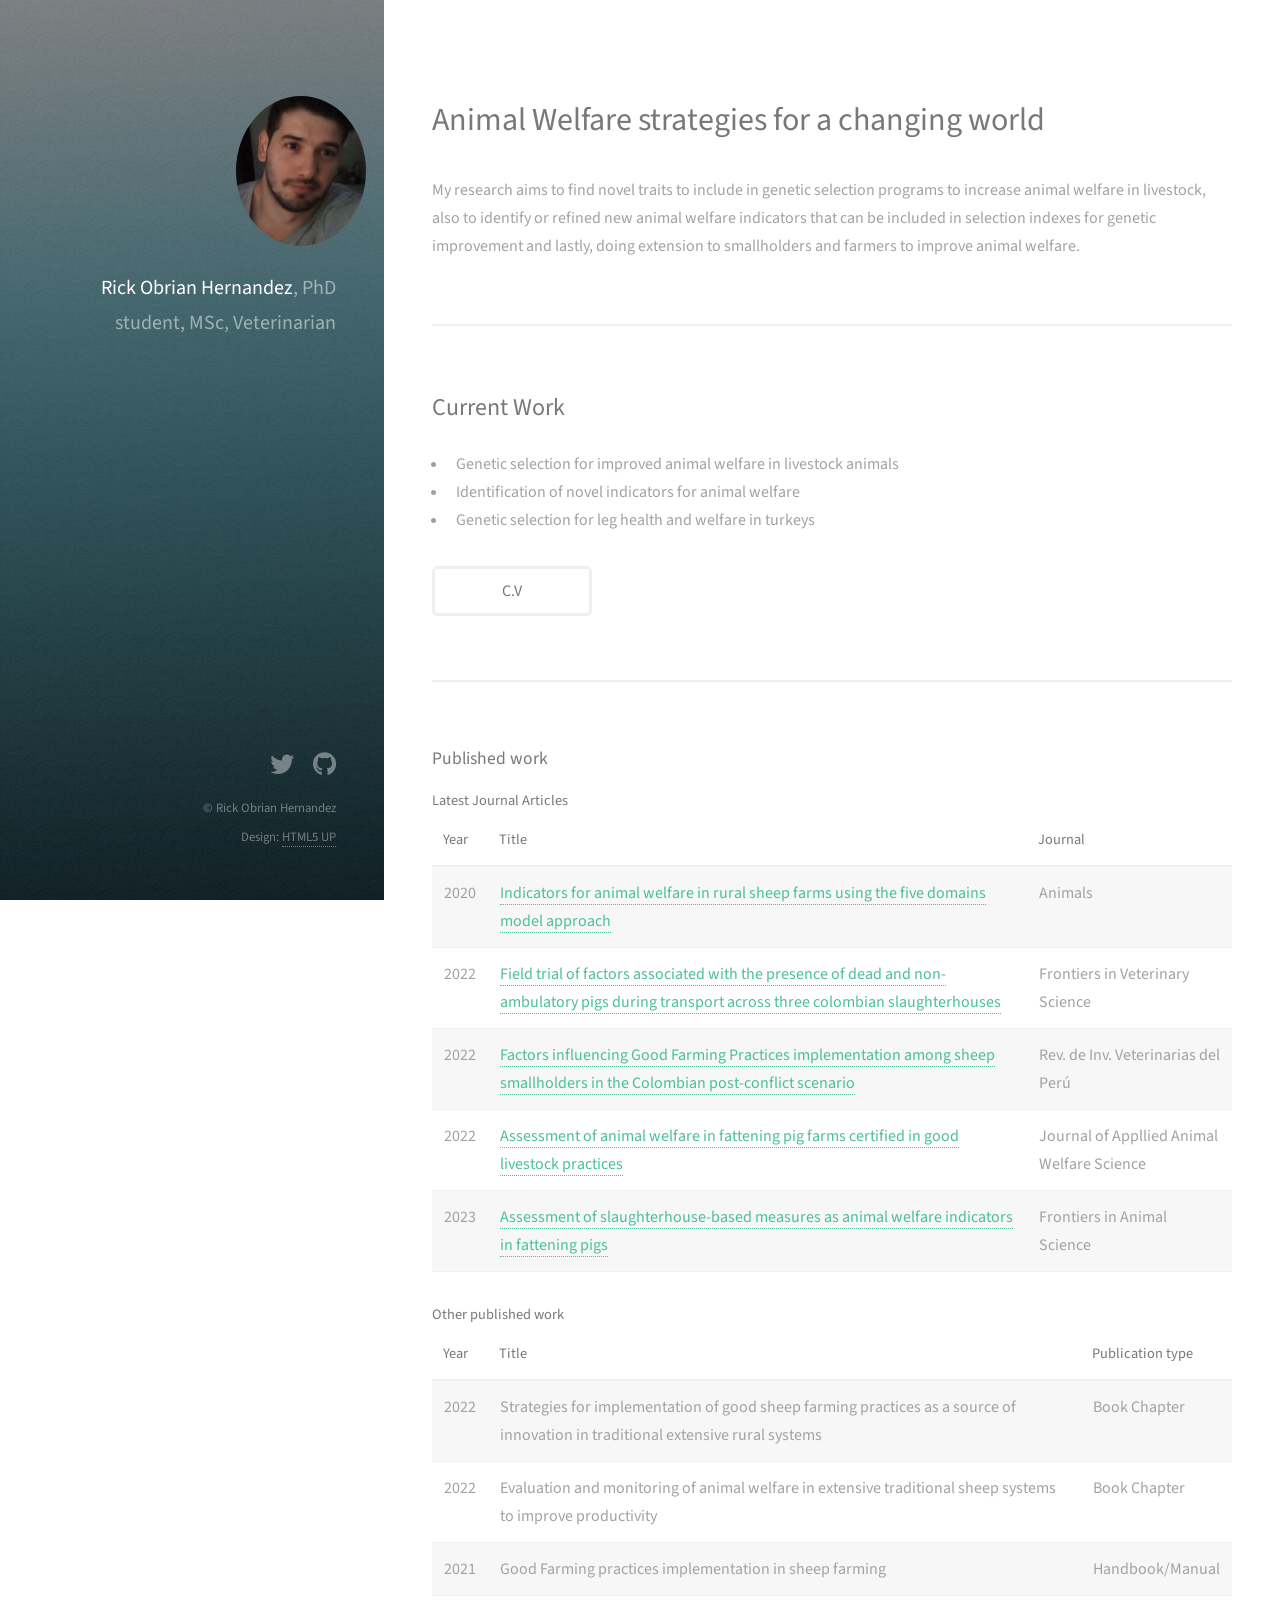
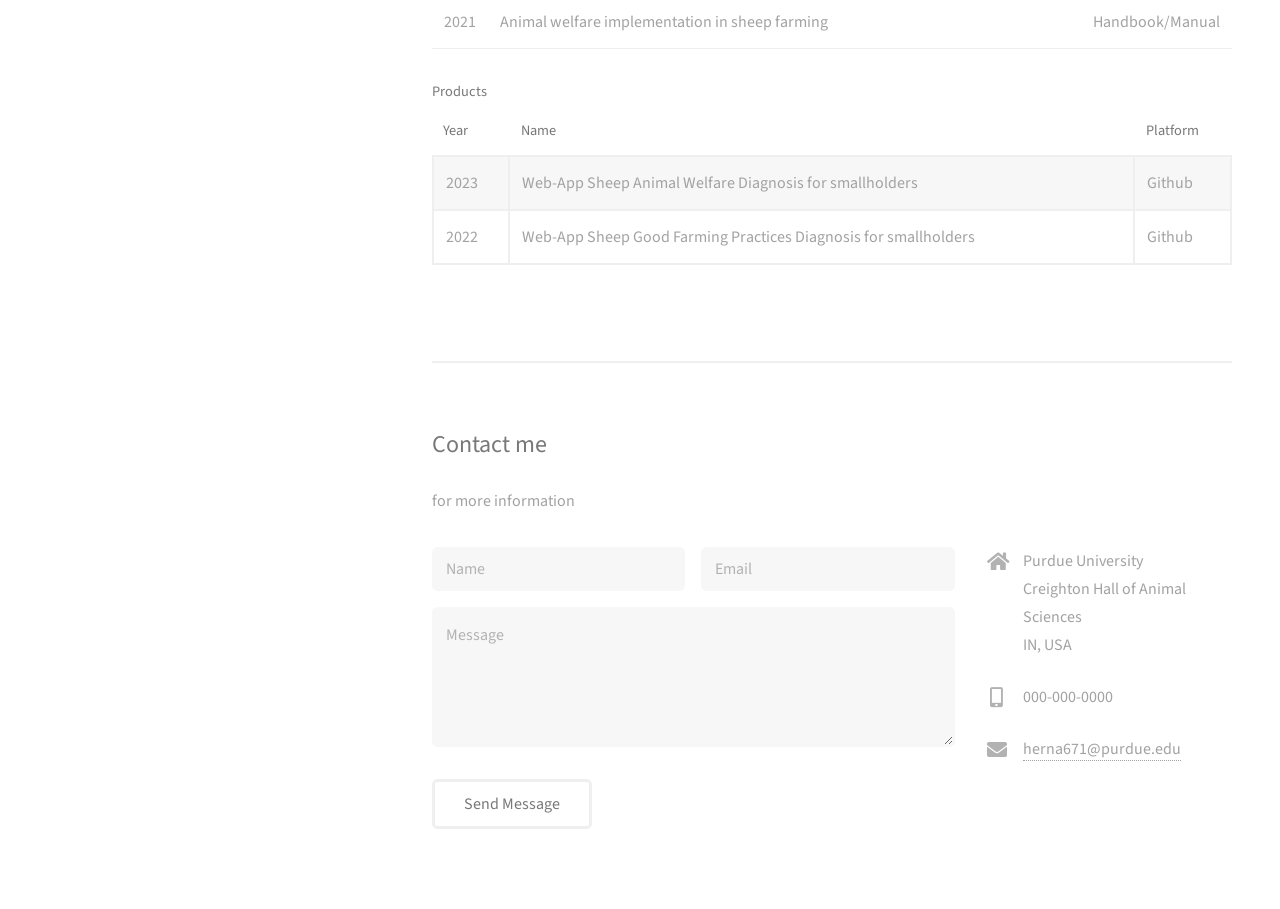
==== commit 3e289da9: "Update index.html" ====
--- a/index.html
+++ b/index.html
@@ -18,7 +18,7 @@
 				<div class="inner">
 					<a href="#" class="image avatar"><img src="images/profile.jpg" alt="" /></a>
 					<h1><strong>Rick Obrian Hernandez</strong>, PhD student,<br />
-					MSc, Veterinarian<br />
+					MSc, Veterinarian <br />
 					</h1>
 				</div>
 			</header>
@@ -43,8 +43,8 @@
 						<h2>Current Work</h2>
 						<div>
 							<ul>
-								<li> Genetic selection for improved animal welfare in livestock</li>
-								<li> Identification of novel indicators of animal welfare </li>
+								<li> Genetic selection for improved animal welfare in livestock animals</li>
+								<li> Identification of novel indicators for animal welfare </li>
 								<li> Genetic selection for leg health and welfare in turkeys</li>
 							</ul>
 						</div>
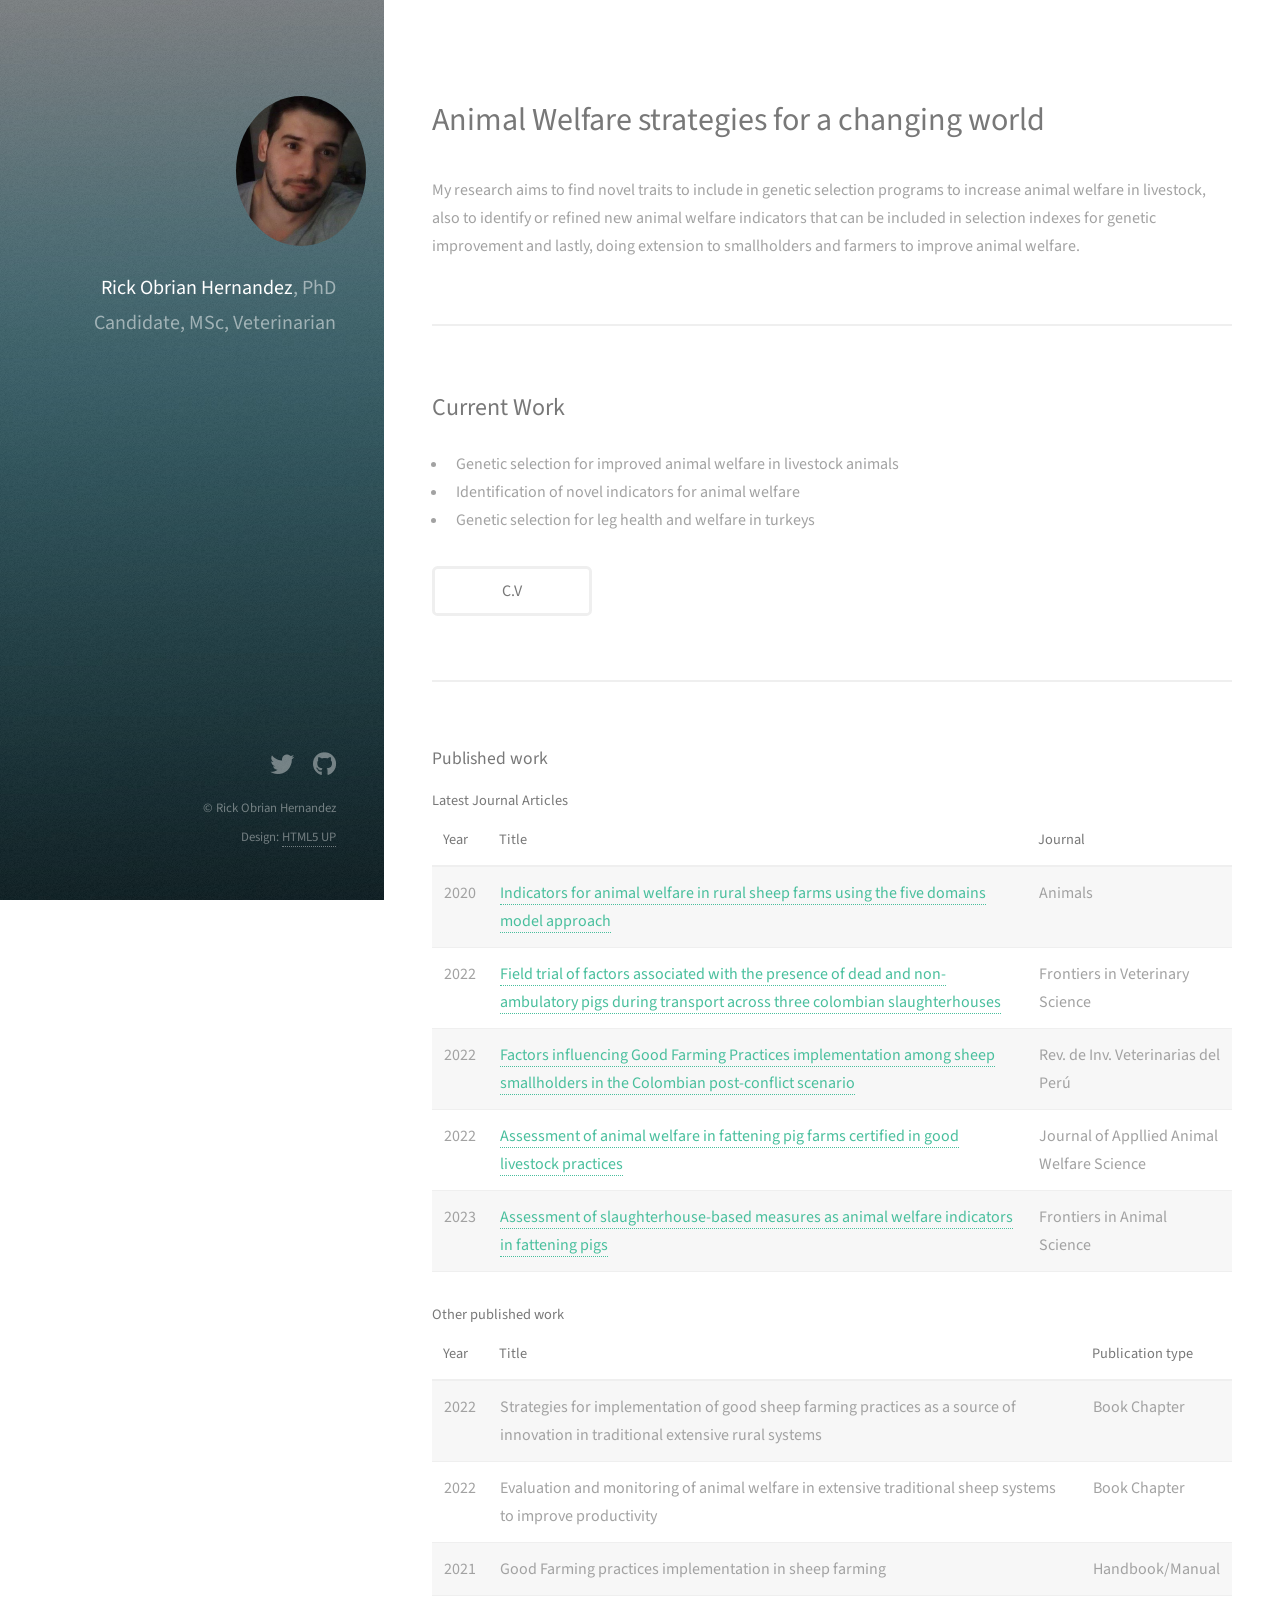
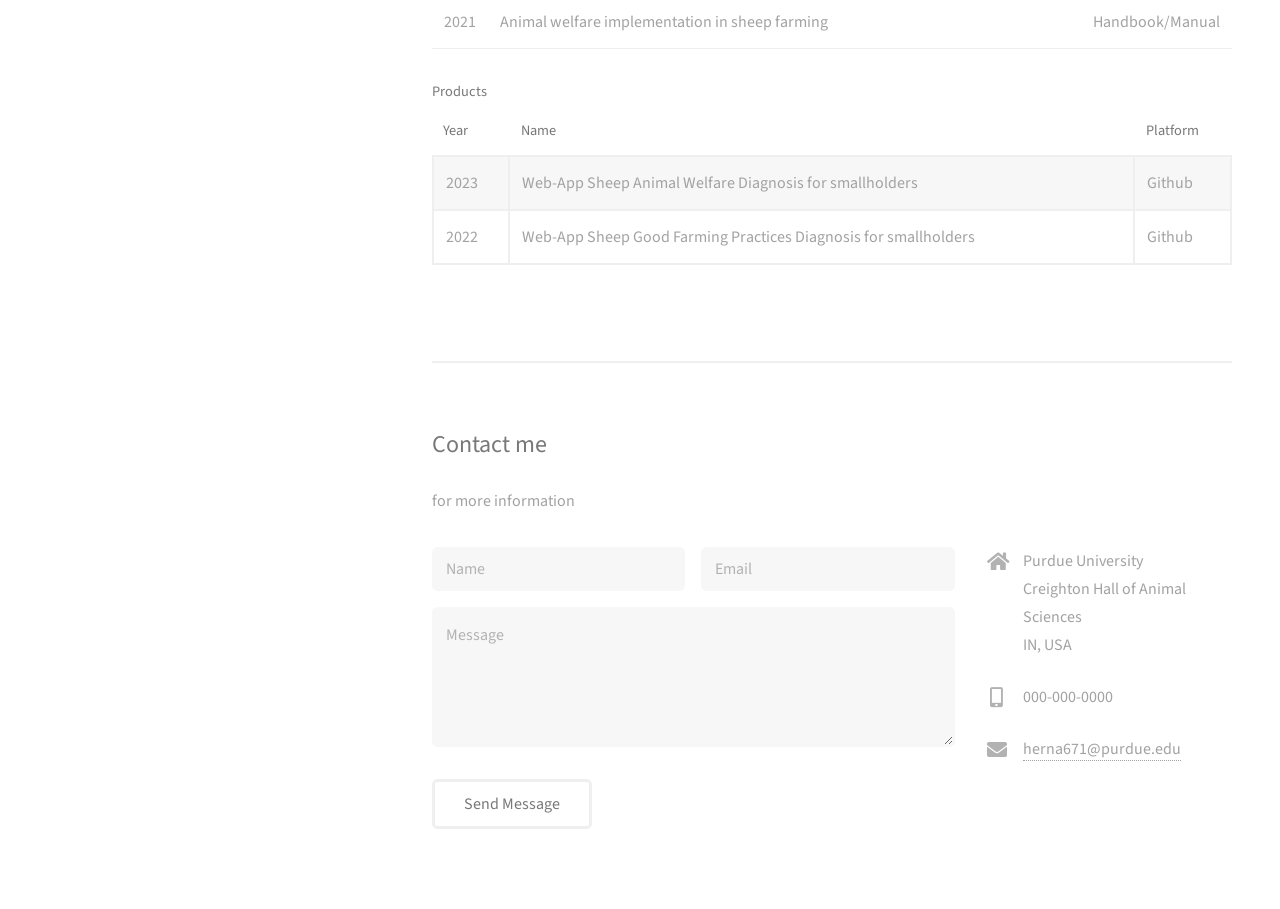
==== commit 8b5062e4: "Update index.html" ====
--- a/index.html
+++ b/index.html
@@ -17,7 +17,7 @@
 			<header id="header">
 				<div class="inner">
 					<a href="#" class="image avatar"><img src="images/profile.jpg" alt="" /></a>
-					<h1><strong>Rick Obrian Hernandez</strong>, PhD student,<br />
+					<h1><strong>Rick Obrian Hernandez</strong>, PhD Candidate,<br />
 					MSc, Veterinarian <br />
 					</h1>
 				</div>
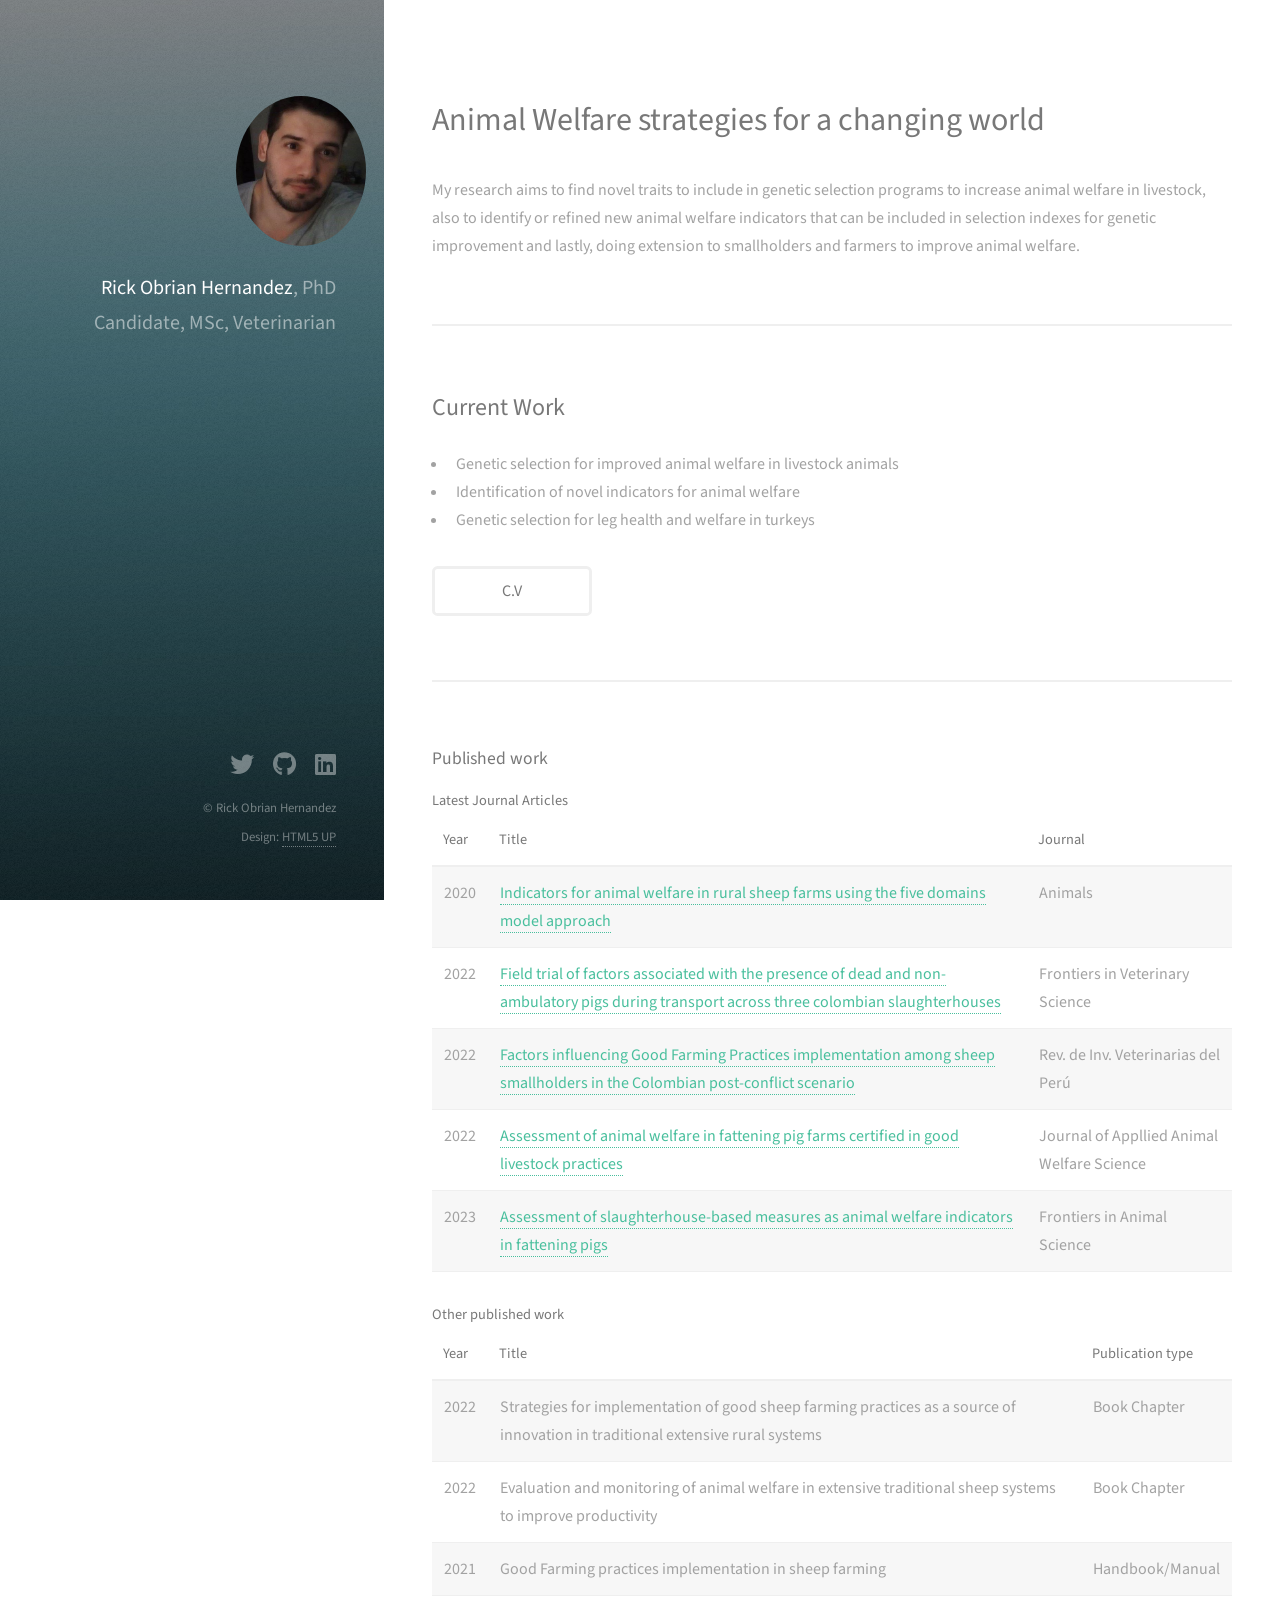
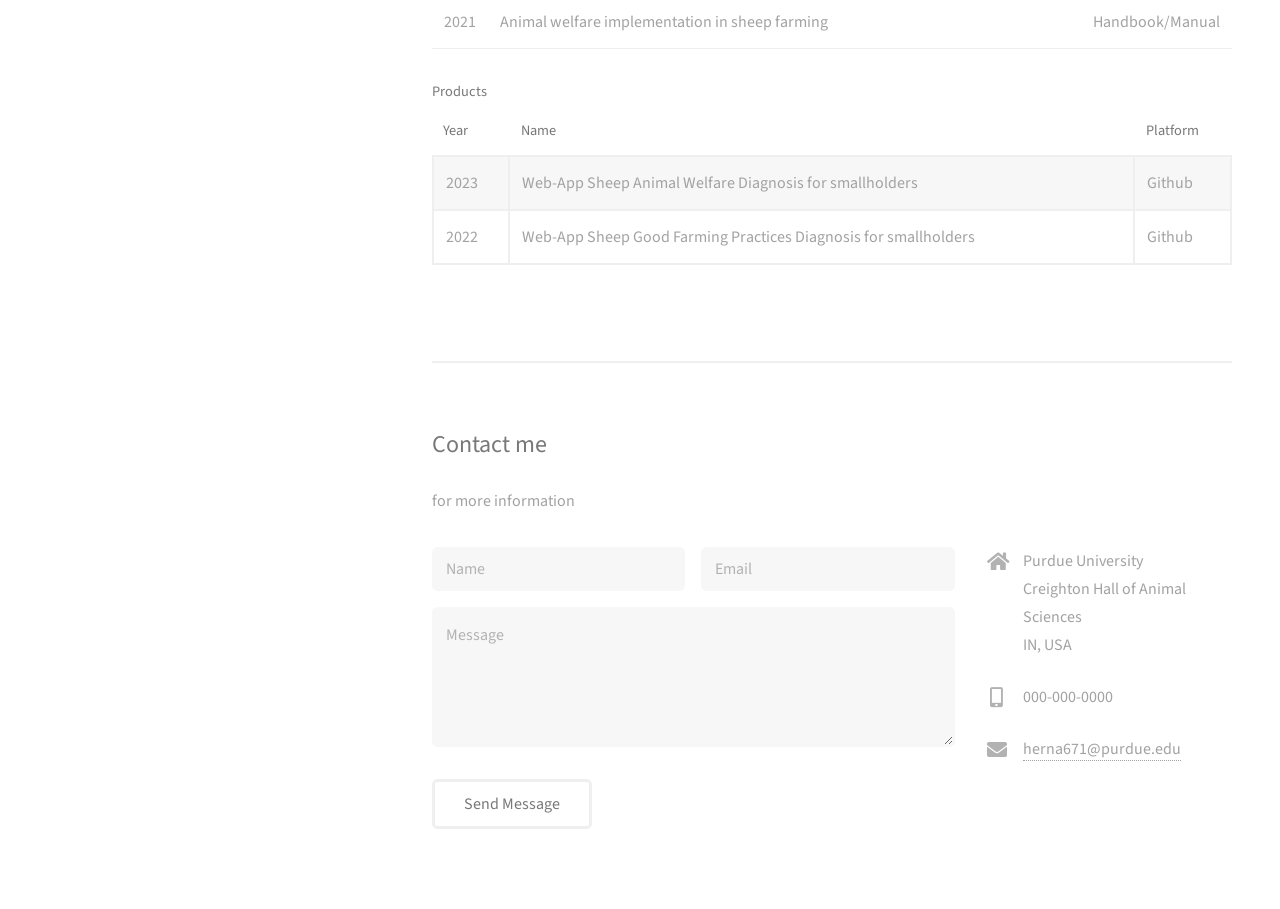
==== commit df8897cb: "Update index.html" ====
--- a/index.html
+++ b/index.html
@@ -234,7 +234,7 @@
 					<ul class="icons">
 						<li><a href="#" class="icon brands fa-twitter"><span class="label">Twitter</span></a></li>
 						<li><a href="https://github.com/herna671" class="icon brands fa-github"><span class="label">Github</span></a></li>
-						
+						<li><a href="https://www.linkedin.com/in/rickohernandez/" class="icon brands fa-linkedin"><span class="label">Linkedin</span></a></li>
 					</ul>
 					<ul class="copyright">
 						<li>&copy; Rick Obrian Hernandez</li><li>Design: <a href="http://html5up.net">HTML5 UP</a></li>
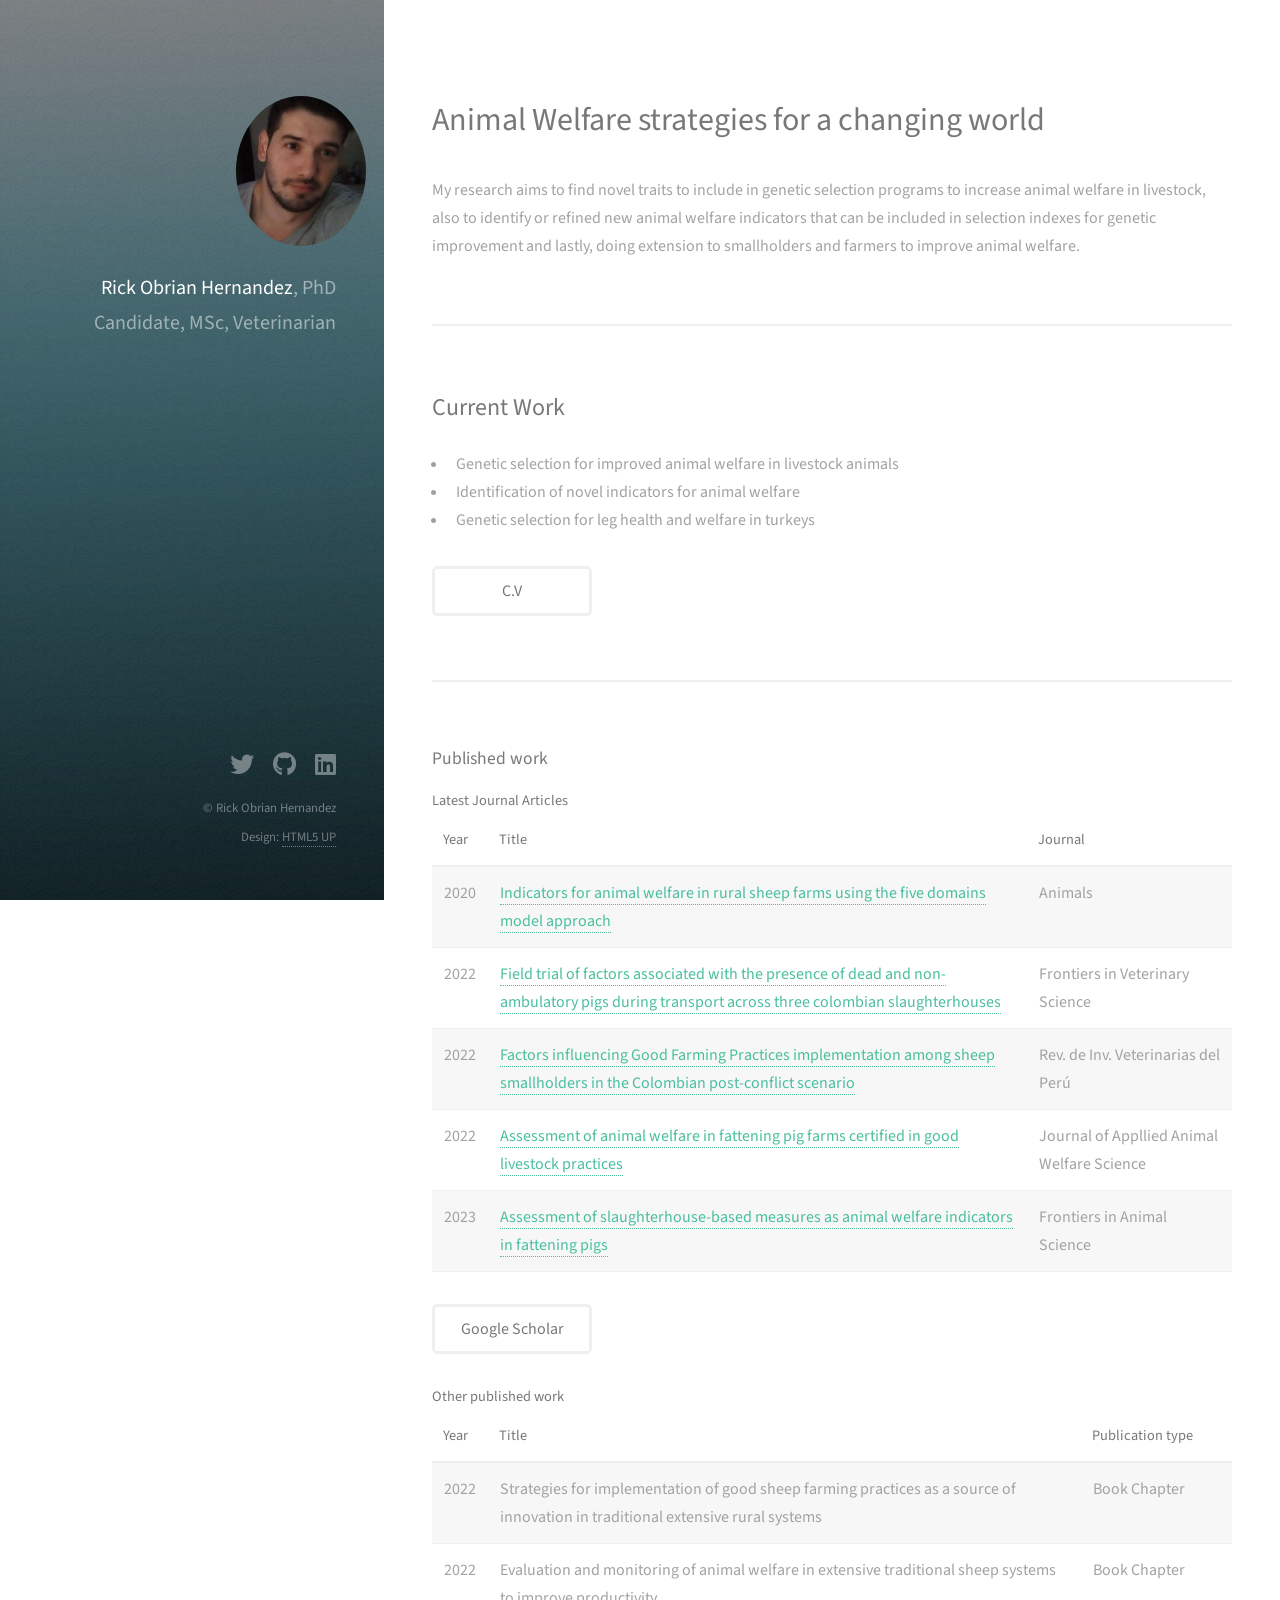
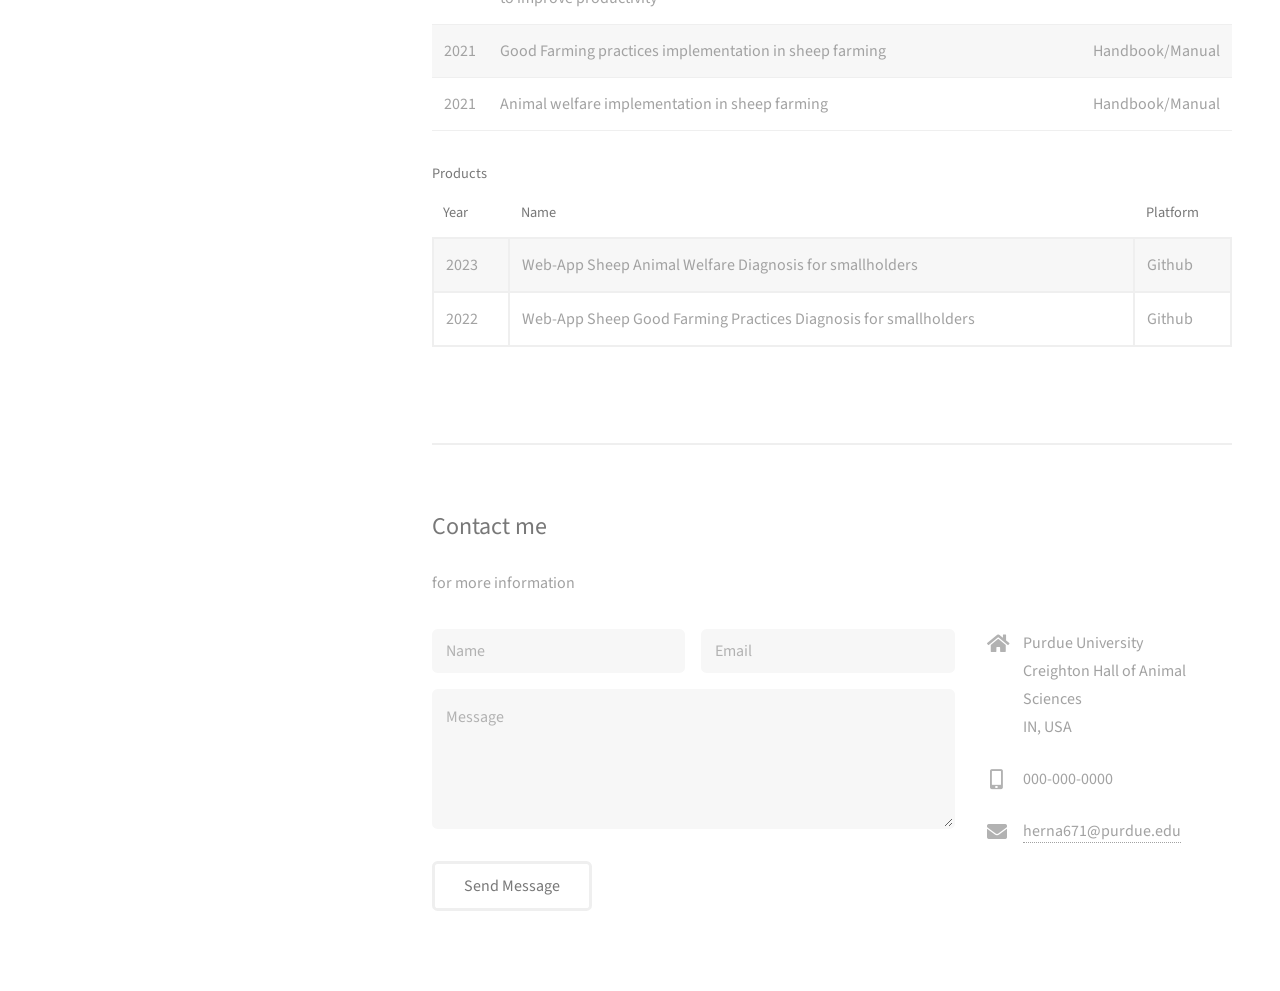
==== commit 2c948217: "Update index.html" ====
--- a/index.html
+++ b/index.html
@@ -123,6 +123,11 @@
 							</tbody>
 					
 						</table>
+					
+					<ul class="actions">
+						<li><a href="https://scholar.google.com/citations?user=GdVBdHgAAAAJ&hl=es" class="button" target="_blank">Google Scholar</a></li>
+					</ul>
+						
 					</div>
 					<h5>Other published work</h5>
 					<div class="table-wrapper">
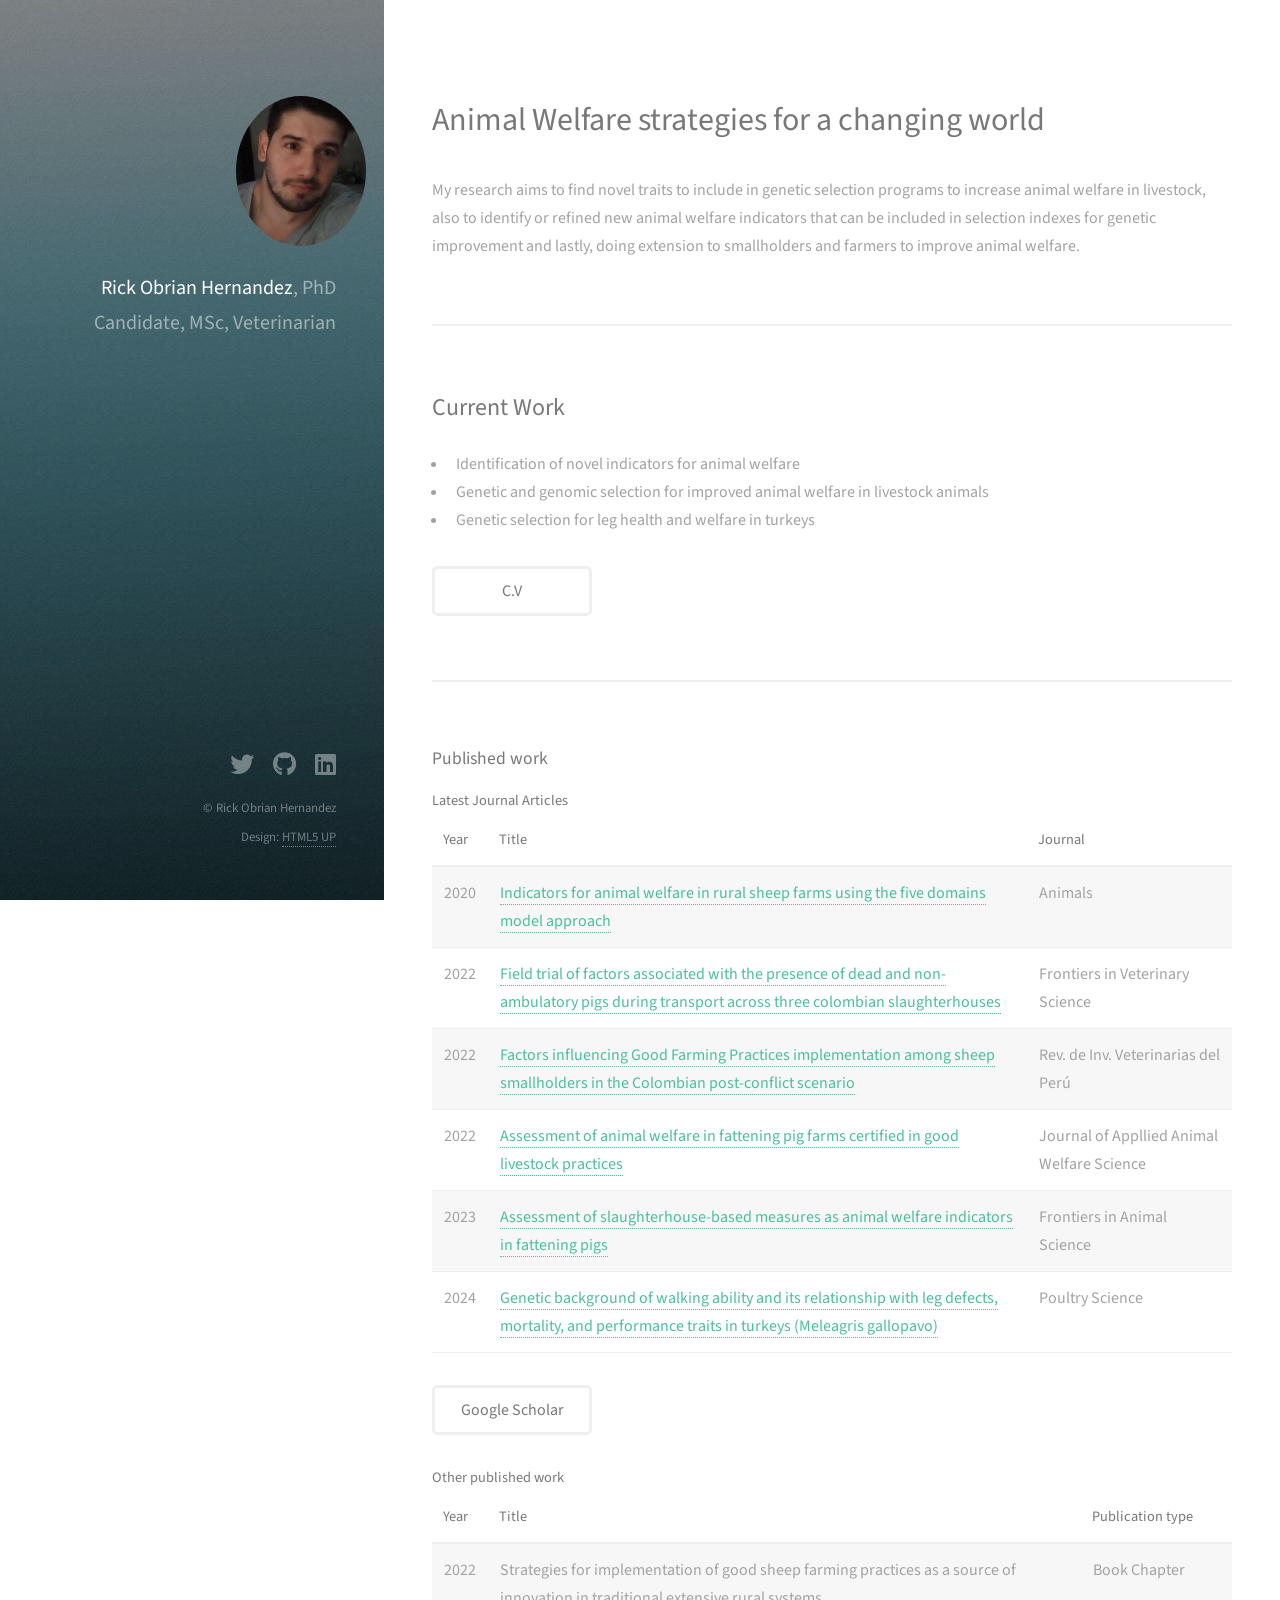
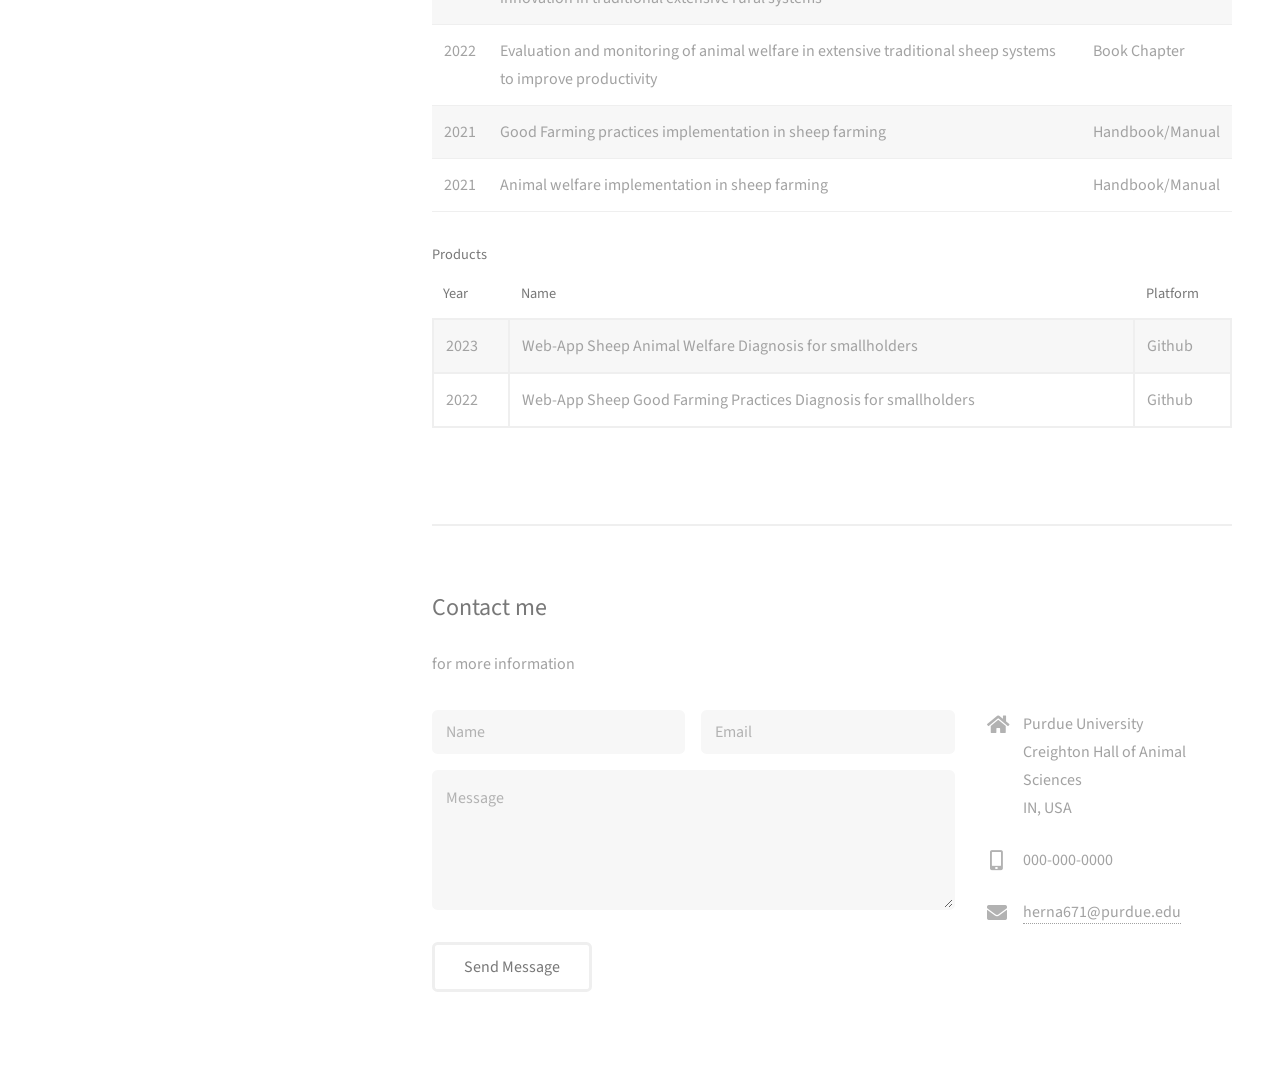
==== commit 653f5195: "Update index.html" ====
--- a/index.html
+++ b/index.html
@@ -43,8 +43,8 @@
 						<h2>Current Work</h2>
 						<div>
 							<ul>
-								<li> Genetic selection for improved animal welfare in livestock animals</li>
 								<li> Identification of novel indicators for animal welfare </li>
+								<li> Genetic and genomic selection for improved animal welfare in livestock animals </li>
 								<li> Genetic selection for leg health and welfare in turkeys</li>
 							</ul>
 						</div>
@@ -120,8 +120,13 @@
 									<td><a href="https://doi.org/10.3389/fanim.2023.1064933" target="_blank"> Assessment of slaughterhouse-based measures as animal welfare indicators in fattening pigs</a></td>
 									<td>Frontiers in Animal Science</td>
 								</tr>
+								<tr>
+									<td>2024</td>
+									<td><a href="https://doi.org/10.1016/j.psj.2024.103779" target="_blank"> Genetic background of walking ability and its relationship with leg defects, mortality, and performance traits in turkeys (Meleagris gallopavo)</a></td>
+									<td>Poultry Science</td>
+								</tr>
 							</tbody>
-					
+										
 						</table>
 					
 					<ul class="actions">
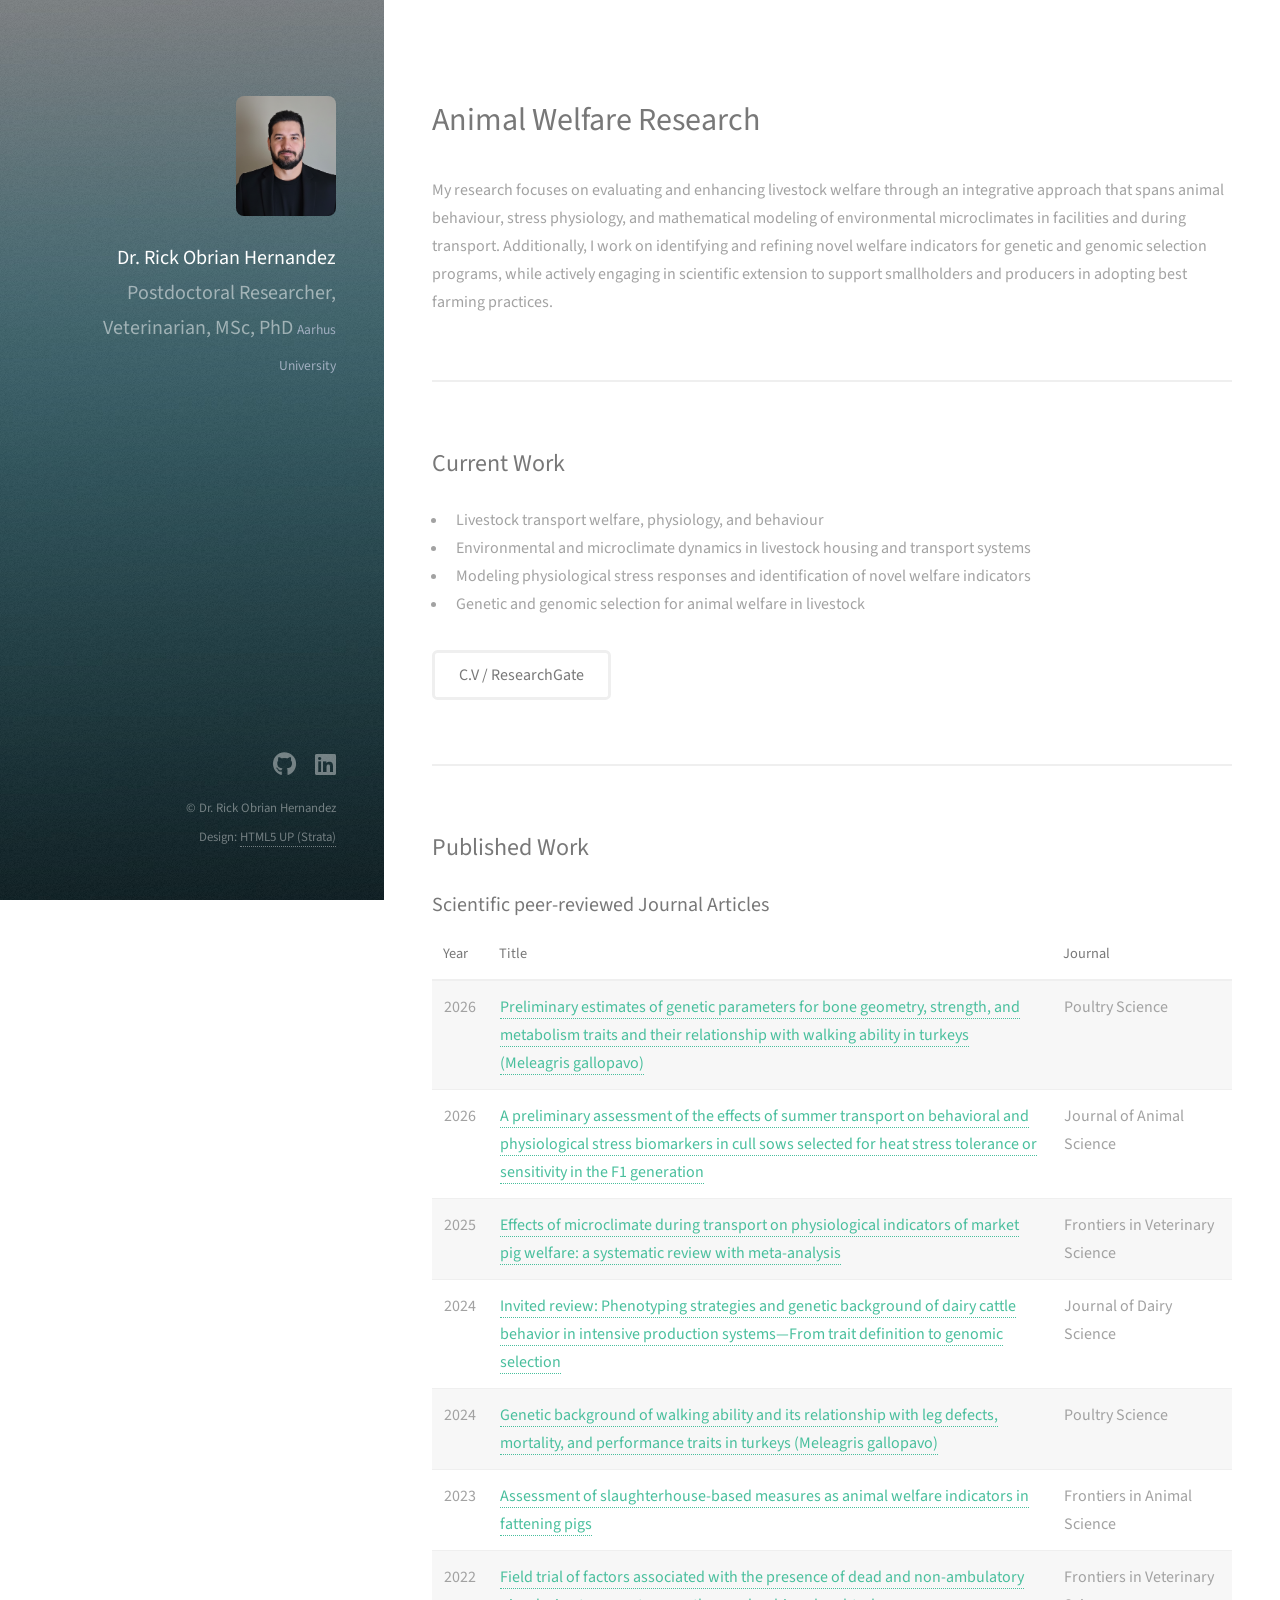
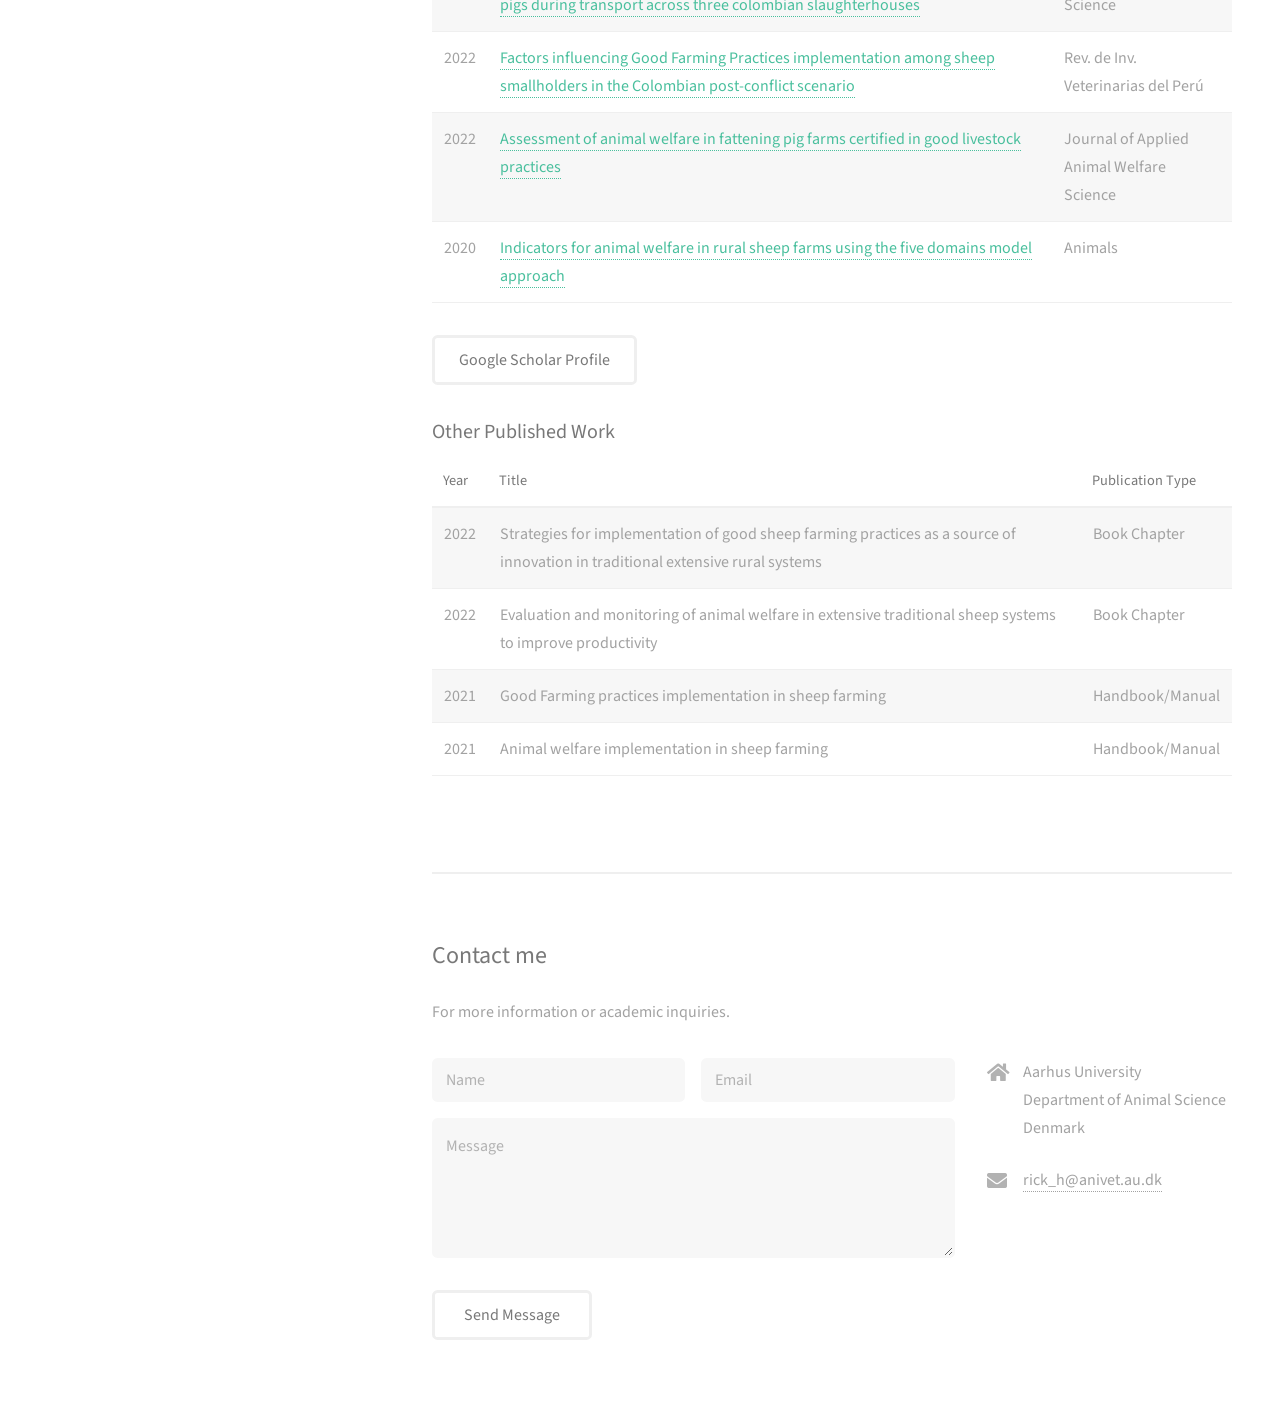
==== commit 281710cd: "update" ====
--- a/index.html
+++ b/index.html
@@ -1,264 +1,271 @@
 <!DOCTYPE HTML>
 <!--
-	Strata by HTML5 UP
-	html5up.net | @ajlkn
-	Free for personal and commercial use under the CCA 3.0 license (html5up.net/license)
+    Strata by HTML5 UP
+    html5up.net | @ajlkn
+    Free for personal and commercial use under the CCA 3.0 license (html5up.net/license)
 -->
-<html>
-	<head>
-		<title>Rick's Bio</title>
-		<meta charset="utf-8" />
-		<meta name="viewport" content="width=device-width, initial-scale=1, user-scalable=no" />
-		<link rel="stylesheet" href="assets/css/main.css" />
-	</head>
-	<body class="is-preload">
-
-		<!-- Header -->
-			<header id="header">
-				<div class="inner">
-					<a href="#" class="image avatar"><img src="images/profile.jpg" alt="" /></a>
-					<h1><strong>Rick Obrian Hernandez</strong>, PhD Candidate,<br />
-					MSc, Veterinarian <br />
-					</h1>
-				</div>
-			</header>
-
-		<!-- Main -->
-			<div id="main">
-
-				<!-- One -->
-					<section id="one">
-						<header class="major">
-							<h2>Animal Welfare strategies for a changing world<br />
-							
-						</header>
-						<p>My research aims to find novel traits to include in genetic selection programs to increase animal welfare in livestock, also 
-						   to identify or refined new animal welfare indicators that can be included in selection indexes for genetic improvement 
-						   and lastly, doing extension to smallholders and farmers to improve animal welfare. </p>
-						
-					</section>
-
-				<!-- Two -->
-					<section id="two">
-						<h2>Current Work</h2>
-						<div>
-							<ul>
-								<li> Identification of novel indicators for animal welfare </li>
-								<li> Genetic and genomic selection for improved animal welfare in livestock animals </li>
-								<li> Genetic selection for leg health and welfare in turkeys</li>
-							</ul>
-						</div>
-						
-						<div class="row">
-							<!-- 
-							<article class="col-6 col-12-xsmall work-item">
-								<a href="images/fulls/01.jpg" class="image fit thumb"><img src="images/thumbs/01.jpg" alt="" /></a>
-								<h3>Heat stress resiliance of piglets during transportation</h3>
-								<p>Lorem ipsum dolor sit amet nisl sed nullam feugiat.</p>
-							</article>
-							<article class="col-6 col-12-xsmall work-item">
-								<a href="images/fulls/02.jpg" class="image fit thumb"><img src="images/thumbs/02.jpg" alt="" /></a>
-								<h3>Microenvironment of trailer uring pig transportation</h3>
-								<p>Lorem ipsum dolor sit amet nisl sed nullam feugiat.</p>
-							</article>
-							<article class="col-6 col-12-xsmall work-item">
-								<a href="https://www.frontiersin.org/files/Articles/790570/fvets-09-790570-HTML-r1/image_m/fvets-09-790570-g001.jpg" class="image fit thumb"><img src="https://www.frontiersin.org/files/Articles/790570/fvets-09-790570-HTML-r1/image_m/fvets-09-790570-g001.jpg" alt="" /></a>
-								<h3>Sow transportation of heat resiliant genetically selected pigs</h3>
-								<p>Lorem ipsum dolor sit amet nisl sed nullam feugiat.</p>
-							</article>
-							<article class="col-6 col-12-xsmall work-item">
-								<a href="images/fulls/04.jpg" class="image fit thumb"><img src="images/thumbs/04.jpg" alt="" /></a>
-								<h3>Genetic selection for turkey leg welfare </h3>
-								<p>Lorem ipsum dolor sit amet nisl sed nullam feugiat.</p>
-							</article>
-							-->
-						</div>
-						<ul class="actions">
-							<li><a href="https://www.researchgate.net/profile/Rick-Hernandez-3" class="button" target="_blank">C.V</a></li>
-						</ul>
-					</section>
-
-				<!-- Section published-->
-
-				<section>
-					<h4>Published work</h4>
-					<h5>Latest Journal Articles</h5>
-					<div class="table-wrapper">
-						<table>
-							<thead>
-								<tr>
-									<th>Year</th>
-									<th>Title</th>
-									<th>Journal</th>
-								</tr>
-							</thead>
-							<tbody>
-								<tr>
-									<td>2020</td>
-									<td><a href="https://www.mdpi.com/2076-2615/10/12/2273" target="_blank"> Indicators for animal welfare in rural sheep farms using the five domains model approach</a></td>
-									<td>Animals</td>
-								</tr>
-								<tr>
-									<td>2022</td>
-									<td><a href="https://doi.org/10.3389/fvets.2022.790570" target="_blank"> Field trial of factors associated with the presence of dead and non-ambulatory pigs during transport across three colombian slaughterhouses</a></td>
-									<td>Frontiers in Veterinary Science</td>
-								</tr>
-								<tr>
-									<td>2022</td>
-									<td><a href="http://dx.doi.org/10.15381/rivep.v33i6.22778" target="_blank"> Factors influencing Good Farming Practices implementation among sheep
-										smallholders in the Colombian post-conflict scenario</a>
-										</td>
-									<td>Rev. de Inv. Veterinarias del Perú</td>
-								</tr>
-								<tr>
-									<td>2022</td>
-									<td><a href="https://doi.org/10.1080/10888705.2021.2021532" target="_blank"> Assessment of animal welfare in fattening pig farms certified in good livestock practices</a></td>
-									<td>Journal of Appllied Animal Welfare Science</td>
-								</tr>
-								<tr>
-									<td>2023</td>
-									<td><a href="https://doi.org/10.3389/fanim.2023.1064933" target="_blank"> Assessment of slaughterhouse-based measures as animal welfare indicators in fattening pigs</a></td>
-									<td>Frontiers in Animal Science</td>
-								</tr>
-								<tr>
-									<td>2024</td>
-									<td><a href="https://doi.org/10.1016/j.psj.2024.103779" target="_blank"> Genetic background of walking ability and its relationship with leg defects, mortality, and performance traits in turkeys (Meleagris gallopavo)</a></td>
-									<td>Poultry Science</td>
-								</tr>
-							</tbody>
-										
-						</table>
-					
-					<ul class="actions">
-						<li><a href="https://scholar.google.com/citations?user=GdVBdHgAAAAJ&hl=es" class="button" target="_blank">Google Scholar</a></li>
-					</ul>
-						
-					</div>
-					<h5>Other published work</h5>
-					<div class="table-wrapper">
-						<table>
-							<thead>
-								<tr>
-									<th>Year</th>
-									<th>Title</th>
-									<th>Publication type</th>
-								</tr>
-							</thead>
-							<tbody>
-								<tr>
-									<td>2022</td>
-									<td>Strategies for implementation of good sheep farming practices as a source of innovation in traditional extensive rural systems</td>
-									<td>Book Chapter</td>
-								</tr>
-								<tr>
-									<td>2022</td>
-									<td>Evaluation and monitoring of animal welfare in extensive traditional sheep systems to improve productivity</td>
-									<td>Book Chapter</td>
-								</tr>
-								<tr>
-									<td>2021</td>
-									<td>Good Farming practices implementation in sheep farming</td>
-									<td>Handbook/Manual</td>
-								</tr>
-								<tr>
-									<td>2021</td>
-									<td>Animal welfare implementation in sheep farming</td>
-									<td>Handbook/Manual</td>
-								</tr>
-							
-							</tbody>
-					
-						</table>
-					</div>
-
-					<h5>Products</h5>
-					<div class="table-wrapper">
-						<table class="alt">
-							<thead>
-								<tr>
-									<th>Year</th>
-									<th>Name</th>
-									<th>Platform</th>
-								</tr>
-							</thead>
-							<tbody>
-								<tr>
-									<td>2023</td>
-									<td>Web-App Sheep Animal Welfare Diagnosis for smallholders </td>
-									<td>Github</td>
-								</tr>
-								<tr>
-									<td>2022</td>
-									<td>Web-App Sheep Good Farming Practices Diagnosis for smallholders</td>
-									<td>Github</td>
-								</tr>
-										
-							</tbody>
-							
-						</table>
-					</div>
-				</section>
-
-				<!-- Three -->
-					<section id="three">
-						<h2>Contact me</h2>
-						<p>for more information
-						</p>
-						<div class="row">
-							<div class="col-8 col-12-small">
-								<form method="post" action="#">
-									<div class="row gtr-uniform gtr-50">
-										<div class="col-6 col-12-xsmall"><input type="text" name="name" id="name" placeholder="Name" /></div>
-										<div class="col-6 col-12-xsmall"><input type="email" name="email" id="email" placeholder="Email" /></div>
-										<div class="col-12"><textarea name="message" id="message" placeholder="Message" rows="4"></textarea></div>
-									</div>
-								</form>
-								<ul class="actions">
-									<li><input type="submit" value="Send Message" /></li>
-								</ul>
-							</div>
-							<div class="col-4 col-12-small">
-								<ul class="labeled-icons">
-									<li>
-										<h3 class="icon solid fa-home"><span class="label">Address</span></h3>
-										Purdue University <br />
-										Creighton Hall of Animal Sciences<br />
-										IN, USA
-									</li>
-									<li>
-										<h3 class="icon solid fa-mobile-alt"><span class="label">Phone</span></h3>
-										000-000-0000
-									</li>
-									<li>
-										<h3 class="icon solid fa-envelope"><span class="label">Email</span></h3>
-										<a href="#">herna671@purdue.edu</a>
-									</li>
-								</ul>
-							</div>
-						</div>
-					</section>
-
-		<!-- Footer -->
-			<footer id="footer">
-				<div class="inner">
-					<ul class="icons">
-						<li><a href="#" class="icon brands fa-twitter"><span class="label">Twitter</span></a></li>
-						<li><a href="https://github.com/herna671" class="icon brands fa-github"><span class="label">Github</span></a></li>
-						<li><a href="https://www.linkedin.com/in/rickohernandez/" class="icon brands fa-linkedin"><span class="label">Linkedin</span></a></li>
-					</ul>
-					<ul class="copyright">
-						<li>&copy; Rick Obrian Hernandez</li><li>Design: <a href="http://html5up.net">HTML5 UP</a></li>
-					</ul>
-				</div>
-			</footer>
-
-		<!-- Scripts -->
-			<script src="assets/js/jquery.min.js"></script>
-			<script src="assets/js/jquery.poptrox.min.js"></script>
-			<script src="assets/js/browser.min.js"></script>
-			<script src="assets/js/breakpoints.min.js"></script>
-			<script src="assets/js/util.js"></script>
-			<script src="assets/js/main.js"></script>
-
-	</body>
+<html lang="es">
+    <head>
+        <title>Dr. Rick Obrian Hernandez | Animal Welfare Scientist & Postdoctoral Researcher</title>
+        <meta charset="utf-8" />
+        <meta name="viewport" content="width=device-width, initial-scale=1, user-scalable=no" />
+        <meta name="description" content="Sitio web académico del Dr. Rick Obrian Hernandez. Investigador postdoctoral en bienestar animal, comportamiento, microclimas de transporte y selección genómica en Aarhus University." />
+        <link rel="canonical" href="https://herna671.github.io/" />
+        <link rel="stylesheet" href="assets/css/main.css" />
+
+        <!-- Datos Estructurados JSON-LD (E-E-A-T) -->
+        <script type="application/ld+json">
+        {
+          "@context": "https://schema.org",
+          "@type": "Person",
+          "@id": "https://herna671.github.io/#person",
+          "name": "Rick Obrian Hernandez",
+          "honorificPrefix": "Dr.",
+          "jobTitle": "Postdoctoral Researcher in Animal Behavior and Welfare",
+          "worksFor": {
+            "@type": "CollegeOrUniversity",
+            "name": "Aarhus University",
+            "sameAs": "https://pure.au.dk/portal/en/persons/rick_h@anivet.au.dk/"
+          },
+          "alumniOf": [
+            {
+              "@type": "CollegeOrUniversity",
+              "name": "Purdue University"
+            },
+            {
+              "@type": "CollegeOrUniversity",
+              "name": "Universidad de Caldas"
+            }
+          ],
+          "knowsAbout": [
+            "Animal Welfare",
+            "Stress Physiology",
+            "Livestock Transport Microclimates",
+            "Genomic Selection",
+            "Ethology"
+          ],
+          "url": "https://herna671.github.io/",
+          "sameAs": [
+            "https://bienestaranimal.co/",
+			"https://pure.au.dk/portal/en/persons/rick_h@anivet.au.dk/",
+			"https://ag.purdue.edu/news/department/arge/2025/11/graduate-spotlight-hernandez.html",
+            "https://www.youtube.com/@notaanimal",
+            "https://scholar.google.com/citations?user=GdVBdHgAAAAJ&hl=es",
+            "https://www.researchgate.net/profile/Rick-Hernandez-3",
+            "https://www.linkedin.com/in/rickohernandez/"
+          ]
+        }
+        </script>
+    </head>
+    <body class="is-preload">
+
+        <!-- Header -->
+            <header id="header">
+                <div class="inner">
+                    <a href="#" class="image avatar"><img src="images/profile.png" alt="Dr. Rick Obrian Hernandez" /></a>
+                    <h1><strong>Dr. Rick Obrian Hernandez</strong><br />
+                    Postdoctoral Researcher,<br />
+                    Veterinarian, MSc, PhD<br />
+                    <span style="font-size: 0.85rem; font-weight: normal; color: #a0aec0;">Aarhus University</span>
+                    </h1>
+                </div>
+            </header>
+
+        <!-- Main -->
+            <div id="main">
+
+                <!-- One -->
+                    <section id="one">
+                        <header class="major">
+                            <h2>Animal Welfare Research</h2>
+                        </header>
+                        <p>My research focuses on evaluating and enhancing livestock welfare through an integrative approach that spans animal behaviour, stress physiology, and mathematical modeling of environmental microclimates in facilities and during transport. Additionally, I work on identifying and refining novel welfare indicators for genetic and genomic selection programs, while actively engaging in scientific extension to support smallholders and producers in adopting best farming practices.</p>
+                    </section>
+
+                <!-- Two -->
+                    <section id="two">
+                        <h2>Current Work</h2>
+                        <div>
+                            <ul>
+                                <li>Livestock transport welfare, physiology, and behaviour</li>
+								<li>Environmental and microclimate dynamics in livestock housing and transport systems</li>
+    							<li>Modeling physiological stress responses and identification of novel welfare indicators</li>
+    							<li>Genetic and genomic selection for animal welfare in livestock</li>
+                            </ul>
+                        </div>
+                        
+                        <ul class="actions">
+                            <li><a href="https://www.researchgate.net/profile/Rick-Hernandez-3" class="button" target="_blank">C.V / ResearchGate</a></li>
+                        </ul>
+                    </section>
+
+                <!-- Section published -->
+                <section>
+                    <h2>Published Work</h2>
+                    <h3>Scientific peer-reviewed Journal Articles</h3>
+                    <div class="table-wrapper">
+                        <table>
+                            <thead>
+                                <tr>
+                                    <th>Year</th>
+                                    <th>Title</th>
+                                    <th>Journal</th>
+                                </tr>
+                            </thead>
+                            <tbody>
+								<tr>
+                                    <td>2026</td>
+                                    <td><a href="https://www.sciencedirect.com/science/article/pii/S0032579126007662" target="_blank">Preliminary estimates of genetic parameters for bone geometry, strength, and metabolism traits and their relationship with walking ability in turkeys (Meleagris gallopavo)</a></td>
+                                    <td>Poultry Science</td>
+                                </tr>
+								<tr>
+                                    <td>2026</td>
+                                    <td><a href="https://academic.oup.com/jas/article/doi/10.1093/jas/skag142/8671597" target="_blank">A preliminary assessment of the effects of summer transport on behavioral and physiological stress biomarkers in cull sows selected for heat stress tolerance or sensitivity in the F1 generation</a></td>
+                                    <td>Journal of Animal Science</td>
+                                </tr>
+								<tr>
+                                    <td>2025</td>
+                                    <td><a href="https://www.frontiersin.org/journals/veterinary-science/articles/10.3389/fvets.2025.1657185/full" target="_blank">Effects of microclimate during transport on physiological indicators of market pig welfare: a systematic review with meta-analysis</a></td>
+                                    <td>Frontiers in Veterinary Science</td>
+                                </tr>
+								<tr>
+                                    <td>2024</td>
+                                    <td><a href="https://www.sciencedirect.com/science/article/pii/S0022030224012025" target="_blank">Invited review: Phenotyping strategies and genetic background of dairy cattle behavior in intensive production systems—From trait definition to genomic selection</a></td>
+                                    <td>Journal of Dairy Science</td>
+                                </tr>
+								<tr>
+                                    <td>2024</td>
+                                    <td><a href="https://doi.org/10.1016/j.psj.2024.103779" target="_blank">Genetic background of walking ability and its relationship with leg defects, mortality, and performance traits in turkeys (Meleagris gallopavo)</a></td>
+                                    <td>Poultry Science</td>
+                                </tr>
+								<tr>
+                                    <td>2023</td>
+                                    <td><a href="https://doi.org/10.3389/fanim.2023.1064933" target="_blank">Assessment of slaughterhouse-based measures as animal welfare indicators in fattening pigs</a></td>
+                                    <td>Frontiers in Animal Science</td>
+                                </tr>
+								<tr>
+                                    <td>2022</td>
+                                    <td><a href="https://doi.org/10.3389/fvets.2022.790570" target="_blank">Field trial of factors associated with the presence of dead and non-ambulatory pigs during transport across three colombian slaughterhouses</a></td>
+                                    <td>Frontiers in Veterinary Science</td>
+                                </tr>
+                                <tr>
+                                    <td>2022</td>
+                                    <td><a href="http://dx.doi.org/10.15381/rivep.v33i6.22778" target="_blank">Factors influencing Good Farming Practices implementation among sheep smallholders in the Colombian post-conflict scenario</a></td>
+                                    <td>Rev. de Inv. Veterinarias del Perú</td>
+                                </tr>
+                                <tr>
+                                    <td>2022</td>
+                                    <td><a href="https://doi.org/10.1080/10888705.2021.2021532" target="_blank">Assessment of animal welfare in fattening pig farms certified in good livestock practices</a></td>
+                                    <td>Journal of Applied Animal Welfare Science</td>
+                                </tr>
+                                <tr>
+                                    <td>2020</td>
+                                    <td><a href="https://www.mdpi.com/2076-2615/10/12/2273" target="_blank">Indicators for animal welfare in rural sheep farms using the five domains model approach</a></td>
+                                    <td>Animals</td>
+                                </tr>
+                                                       
+                                
+                            </tbody>
+                        </table>
+                    
+                        <ul class="actions">
+                            <li><a href="https://scholar.google.com/citations?user=GdVBdHgAAAAJ&hl=es" class="button" target="_blank">Google Scholar Profile</a></li>
+                        </ul>
+                    </div>
+
+                    <h3>Other Published Work</h3>
+                    <div class="table-wrapper">
+                        <table>
+                            <thead>
+                                <tr>
+                                    <th>Year</th>
+                                    <th>Title</th>
+                                    <th>Publication Type</th>
+                                </tr>
+                            </thead>
+                            <tbody>
+                                <tr>
+                                    <td>2022</td>
+                                    <td>Strategies for implementation of good sheep farming practices as a source of innovation in traditional extensive rural systems</td>
+                                    <td>Book Chapter</td>
+                                </tr>
+                                <tr>
+                                    <td>2022</td>
+                                    <td>Evaluation and monitoring of animal welfare in extensive traditional sheep systems to improve productivity</td>
+                                    <td>Book Chapter</td>
+                                </tr>
+                                <tr>
+                                    <td>2021</td>
+                                    <td>Good Farming practices implementation in sheep farming</td>
+                                    <td>Handbook/Manual</td>
+                                </tr>
+                                <tr>
+                                    <td>2021</td>
+                                    <td>Animal welfare implementation in sheep farming</td>
+                                    <td>Handbook/Manual</td>
+                                </tr>
+                            </tbody>
+                        </table>
+                    </div>
+
+                </section>
+
+                <!-- Three (Contact) -->
+                    <section id="three">
+                        <h2>Contact me</h2>
+                        <p>For more information or academic inquiries.</p>
+                        <div class="row">
+                            <div class="col-8 col-12-small">
+                                <form method="post" action="#">
+                                    <div class="row gtr-uniform gtr-50">
+                                        <div class="col-6 col-12-xsmall"><input type="text" name="name" id="name" placeholder="Name" /></div>
+                                        <div class="col-6 col-12-xsmall"><input type="email" name="email" id="email" placeholder="Email" /></div>
+                                        <div class="col-12"><textarea name="message" id="message" placeholder="Message" rows="4"></textarea></div>
+                                    </div>
+                                </form>
+                                <ul class="actions" style="margin-top: 1rem;">
+                                    <li><input type="submit" value="Send Message" /></li>
+                                </ul>
+                            </div>
+                            <div class="col-4 col-12-small">
+                                <ul class="labeled-icons">
+                                    <li>
+                                        <h3 class="icon solid fa-home"><span class="label">Address</span></h3>
+                                        Aarhus University<br />
+                                        Department of Animal Science<br />
+                                        Denmark
+                                    </li>
+                                    <li>
+                                        <h3 class="icon solid fa-envelope"><span class="label">Email</span></h3>
+                                        <a href="mailto:rick_h@anivet.au.dk">rick_h@anivet.au.dk</a>
+                                    </li>
+                                </ul>
+                            </div>
+                        </div>
+                    </section>
+
+            </div>
+
+        <!-- Footer -->
+            <footer id="footer">
+                <div class="inner">
+                    <ul class="icons">
+                        <li><a href="https://github.com/herna671" class="icon brands fa-github" target="_blank"><span class="label">Github</span></a></li>
+                        <li><a href="https://www.linkedin.com/in/rickohernandez/" class="icon brands fa-linkedin" target="_blank"><span class="label">Linkedin</span></a></li>
+                    </ul>
+                    <ul class="copyright">
+                        <li>&copy; Dr. Rick Obrian Hernandez</li><li>Design: <a href="http://html5up.net">HTML5 UP (Strata)</a></li>
+                    </ul>
+                </div>
+            </footer>
+
+        <!-- Scripts -->
+            <script src="assets/js/jquery.min.js"></script>
+            <script src="assets/js/jquery.poptrox.min.js"></script>
+            <script src="assets/js/browser.min.js"></script>
+            <script src="assets/js/breakpoints.min.js"></script>
+            <script src="assets/js/util.js"></script>
+            <script src="assets/js/main.js"></script>
+
+    </body>
 </html>
--- a/assets/css/main.css
+++ b/assets/css/main.css
@@ -2134,17 +2134,24 @@
 			}
 
 		.image.avatar {
-			border-radius: 100%;
-		}
-
-			.image.avatar:before {
-				display: none;
-			}
-
-			.image.avatar img {
-				border-radius: 50%;
-				width: 130%;
-			}
+    		border-radius: 8px; /* Esquinas sutilmente redondeadas */
+   			 overflow: hidden;    /* Asegura que la imagen no se salga de los bordes */
+   			 width: 120px;        /* Tamaño fijo para evitar deformaciones */
+    		height: 120px;
+    		margin: 0 auto 1.5em auto; /* Centrado */
+}
+
+		.image.avatar:before {
+    		display: none;
+}
+
+		.image.avatar img {
+    		border-radius: 0;
+    		width: 100%;
+    		height: 100%;
+    		object-fit: cover;   /* Recorta la imagen proporcionalmente para que llene el cuadrado sin estirarse */
+}
+			
 
 /* List */
 
